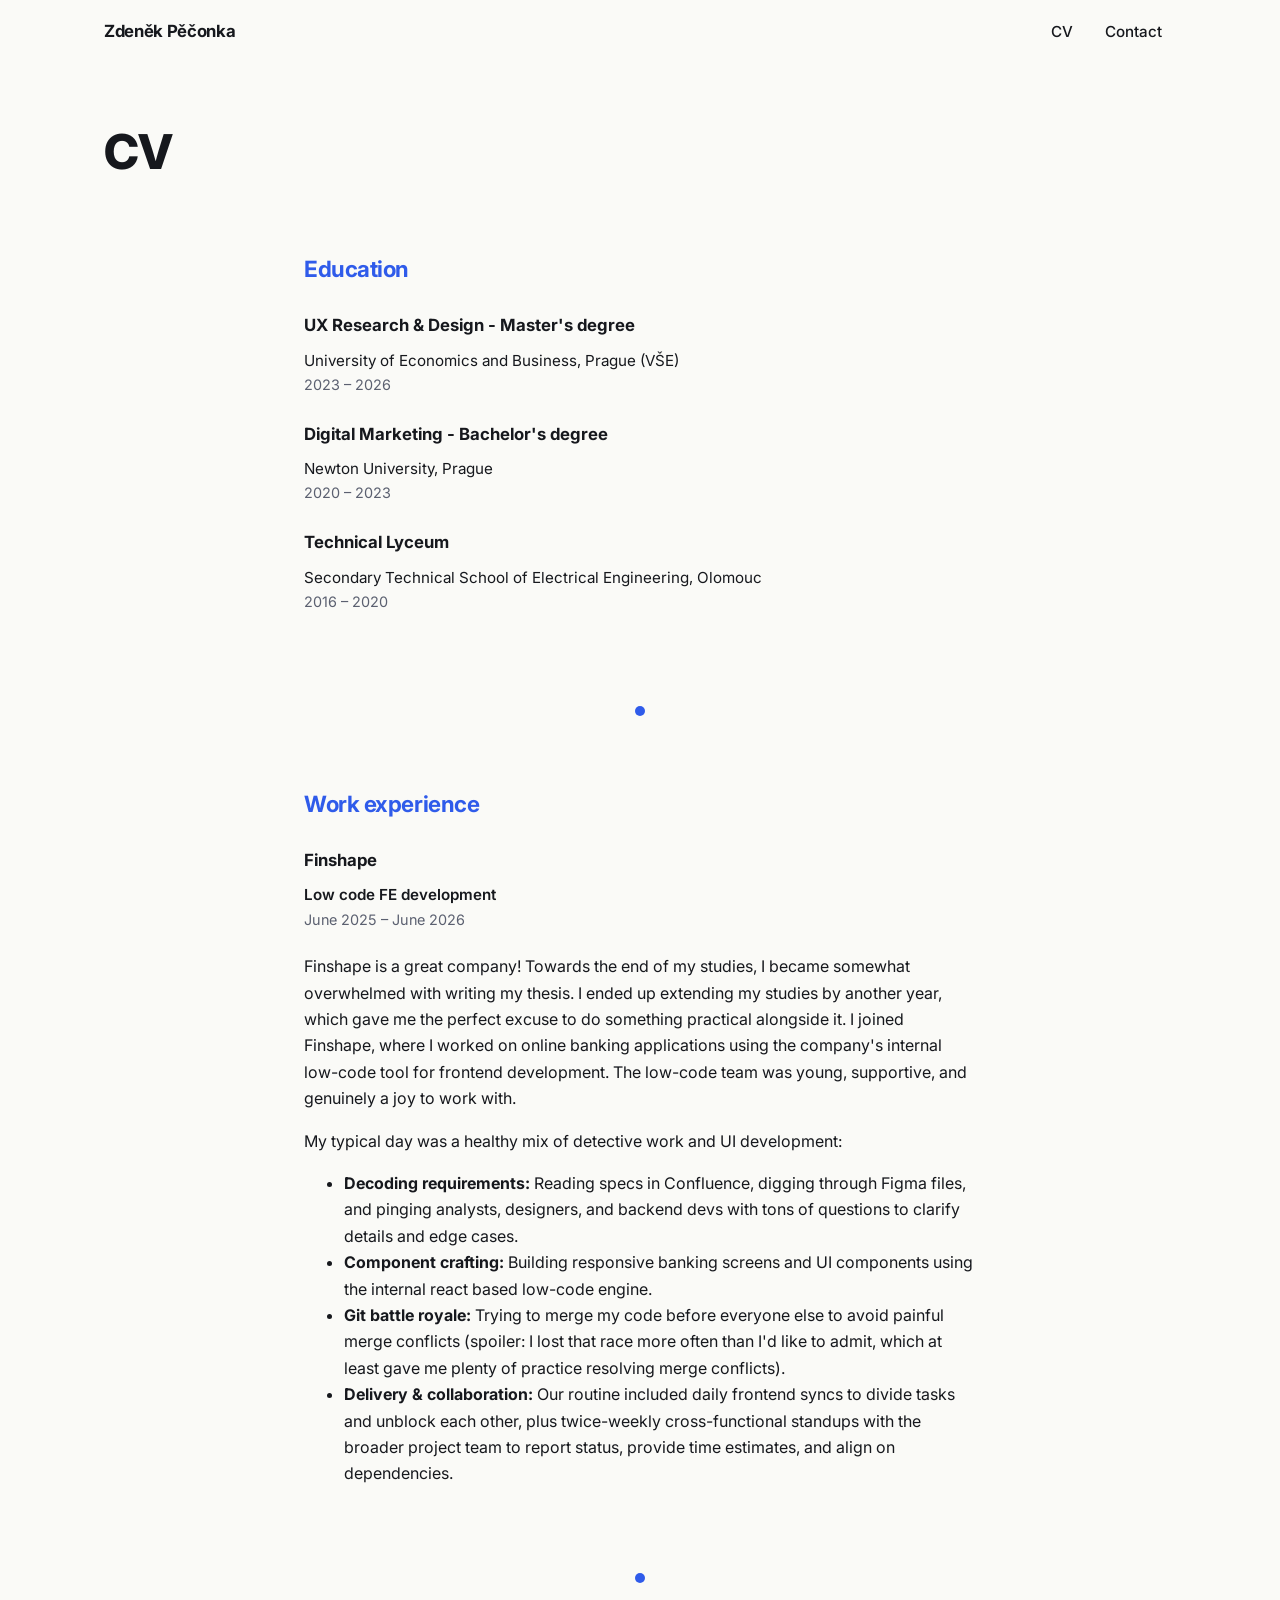
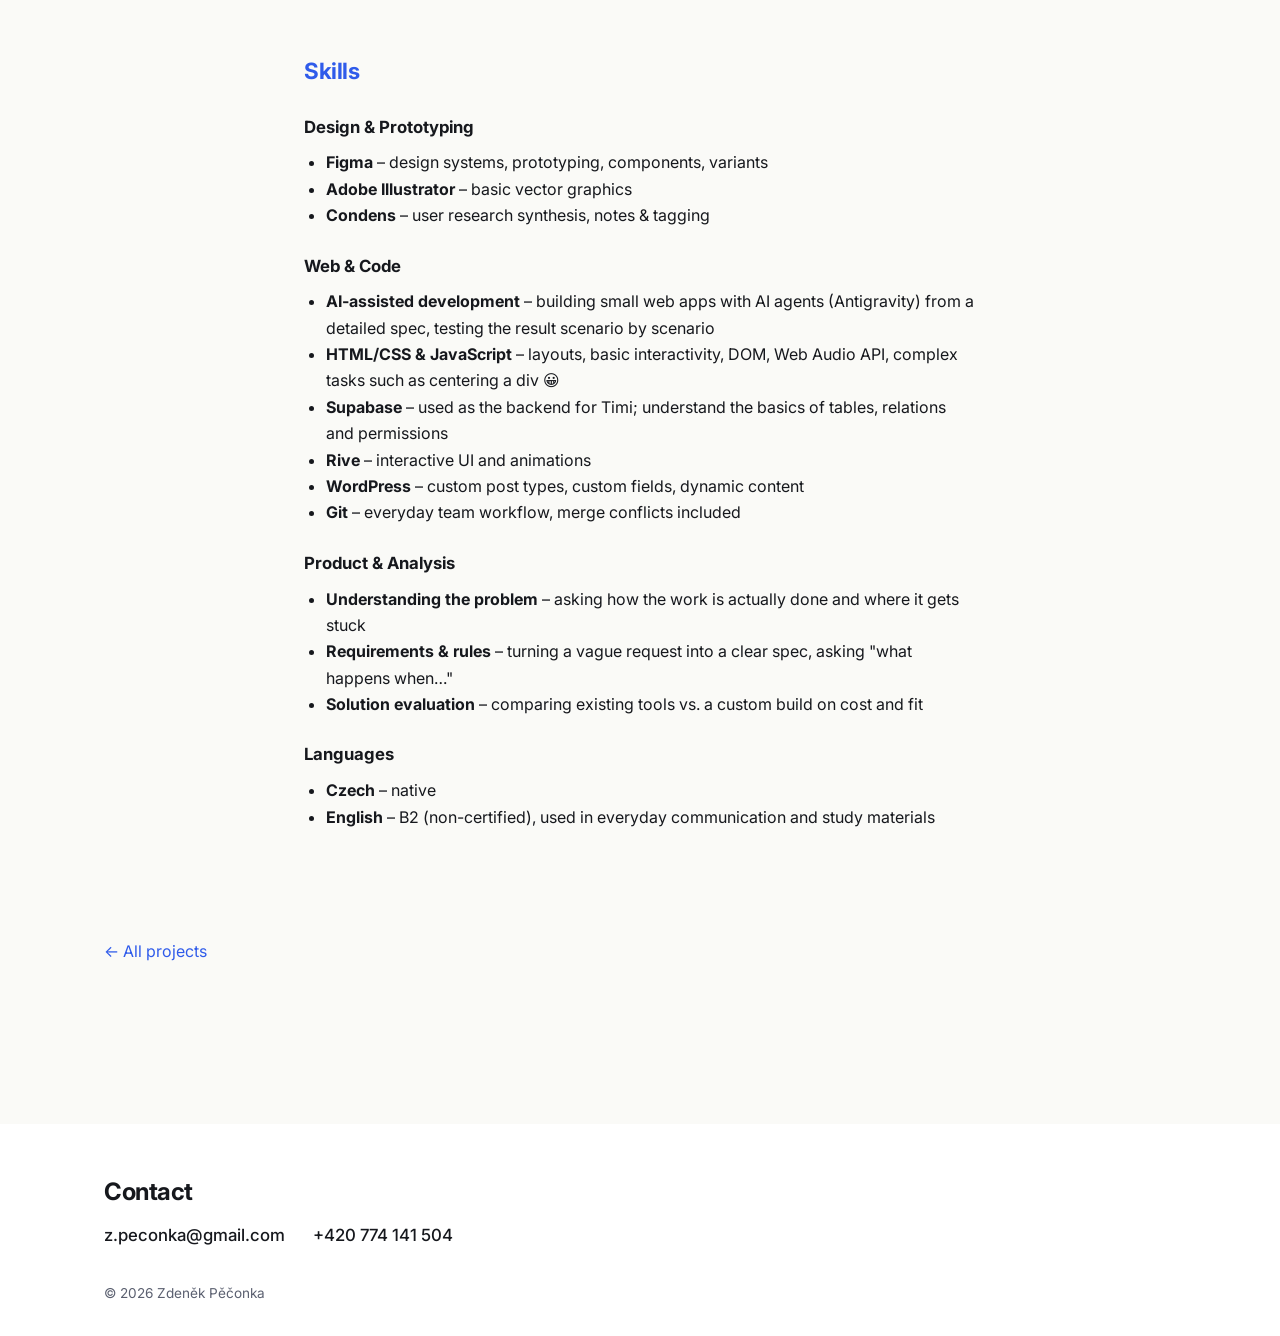
==== cv.html @ d765027f "history reset" ====
<!DOCTYPE html>
<html lang="en">
<head>
  <meta charset="utf-8">
  <meta name="viewport" content="width=device-width, initial-scale=1">
  <title>CV — Zdeněk Pěčonka</title>
  <meta name="description" content="CV of Zdeněk Pěčonka — education, work experience at Finshape, and skills in design, prototyping and web development.">
  <meta property="og:title" content="CV — Zdeněk Pěčonka">
  <meta property="og:description" content="CV of Zdeněk Pěčonka — education, work experience at Finshape, and skills in design, prototyping and web development.">
  <meta property="og:type" content="website">
  <link rel="icon" href="data:image/svg+xml,%3Csvg%20xmlns%3D%22http%3A%2F%2Fwww.w3.org%2F2000%2Fsvg%22%20viewBox%3D%220%200%2064%2064%22%3E%3Crect%20width%3D%2264%22%20height%3D%2264%22%20rx%3D%2214%22%20fill%3D%22%232f5bea%22%2F%3E%3Ctext%20x%3D%2232%22%20y%3D%2244%22%20font-family%3D%22Arial%2C%20Helvetica%2C%20sans-serif%22%20font-size%3D%2230%22%20font-weight%3D%22700%22%20fill%3D%22%23ffffff%22%20text-anchor%3D%22middle%22%3EZP%3C%2Ftext%3E%3C%2Fsvg%3E">
  <link rel="preconnect" href="https://fonts.googleapis.com">
  <link rel="preconnect" href="https://fonts.gstatic.com" crossorigin>
  <link href="https://fonts.googleapis.com/css2?family=Inter:wght@400;500;600;700;800&display=swap" rel="stylesheet">
  <link rel="stylesheet" href="assets/css/style.css">
  <script src="assets/js/main.js" defer></script>
</head>
<body>
  <a class="skip-link" href="#main">Skip to content</a>

  <header class="site-header">
    <div class="container header-inner">
      <a class="site-name" href="index.html">Zdeněk Pěčonka</a>
      <button class="nav-toggle" type="button" aria-expanded="false" aria-controls="site-nav" aria-label="Open menu">
        <svg class="icon-open" width="20" height="20" viewBox="0 0 20 20" fill="none" stroke="currentColor" stroke-width="2" stroke-linecap="round" aria-hidden="true"><path d="M3 5h14M3 10h14M3 15h14"/></svg>
        <svg class="icon-close" width="20" height="20" viewBox="0 0 20 20" fill="none" stroke="currentColor" stroke-width="2" stroke-linecap="round" aria-hidden="true"><path d="M5 5l10 10M15 5L5 15"/></svg>
      </button>
      <nav class="site-nav" id="site-nav" aria-label="Main">
        <ul>
          <li><a href="cv.html">CV</a></li>
          <li><a href="index.html#contact">Contact</a></li>
        </ul>
      </nav>
    </div>
  </header>

  <main id="main">
    <article class="case">
      <div class="container case-head">
        <h1>CV</h1>
      </div>

      <div class="container cv">
        <section class="cv-section">
          <h2>Education</h2>
          <div class="cv-item">
            <h3>UX Research &amp; Design - Master's degree</h3>
            <p class="cv-school">University of Economics and Business, Prague (VŠE)</p>
            <p class="cv-dates">2023 – 2026</p>
          </div>
          <div class="cv-item">
            <h3>Digital Marketing - Bachelor's degree</h3>
            <p class="cv-school">Newton University, Prague</p>
            <p class="cv-dates">2020 – 2023</p>
          </div>
          <div class="cv-item">
            <h3>Technical Lyceum</h3>
            <p class="cv-school">Secondary Technical School of Electrical Engineering, Olomouc</p>
            <p class="cv-dates">2016 – 2020</p>
          </div>
        </section>

        <div class="divider" aria-hidden="true"></div>

        <section class="cv-section">
          <h2>Work experience</h2>
          <div class="cv-item">
            <h3>Finshape</h3>
            <p class="cv-degree">Low code FE development</p>
            <p class="cv-dates">June 2025 – June 2026</p>
          </div>
          <p>Finshape is a great company! Towards the end of my studies, I became somewhat overwhelmed with writing my thesis. I ended up extending my studies by another year, which gave me the perfect excuse to do something practical alongside it. I joined Finshape, where I worked on online banking applications using the company's internal low-code tool for frontend development. The low-code team was young, supportive, and genuinely a joy to work with.</p>
          <p>My typical day was a healthy mix of detective work and UI development:</p>
          <ul>
            <li><strong>Decoding requirements:</strong> Reading specs in Confluence, digging through Figma files, and pinging analysts, designers, and backend devs with tons of questions to clarify details and edge cases.</li>
            <li><strong>Component crafting:</strong> Building responsive banking screens and UI components using the internal react based low-code engine.</li>
            <li><strong>Git battle royale:</strong> Trying to merge my code before everyone else to avoid painful merge conflicts (spoiler: I lost that race more often than I'd like to admit, which at least gave me plenty of practice resolving merge conflicts).</li>
            <li><strong>Delivery &amp; collaboration:</strong> Our routine included daily frontend syncs to divide tasks and unblock each other, plus twice-weekly cross-functional standups with the broader project team to report status, provide time estimates, and align on dependencies.</li>
          </ul>
        </section>

        <div class="divider" aria-hidden="true"></div>

        <section class="cv-section">
          <h2>Skills</h2>
          <h3>Design &amp; Prototyping</h3>
          <ul class="skill-list">
            <li><strong>Figma</strong> – design systems, prototyping, components, variants</li>
            <li><strong>Adobe Illustrator</strong> – basic vector graphics</li>
            <li><strong>Condens</strong> – user research synthesis, notes &amp; tagging</li>
          </ul>
          <h3>Web &amp; Code</h3>
          <ul class="skill-list">
            <li><strong>AI-assisted development</strong> – building small web apps with AI agents (Antigravity) from a detailed spec, testing the result scenario by scenario</li>
            <li><strong>HTML/CSS &amp; JavaScript</strong> – layouts, basic interactivity, DOM, Web Audio API, complex tasks such as centering a div 😀</li>
            <li><strong>Supabase</strong> – used as the backend for Timi; understand the basics of tables, relations and permissions</li>
            <li><strong>Rive</strong> – interactive UI and animations</li>
            <li><strong>WordPress</strong> – custom post types, custom fields, dynamic content</li>
            <li><strong>Git</strong> – everyday team workflow, merge conflicts included</li>
          </ul>
          <h3>Product &amp; Analysis</h3>
          <ul class="skill-list">
            <li><strong>Understanding the problem</strong> – asking how the work is actually done and where it gets stuck</li>
            <li><strong>Requirements &amp; rules</strong> – turning a vague request into a clear spec, asking "what happens when…"</li>
            <li><strong>Solution evaluation</strong> – comparing existing tools vs. a custom build on cost and fit</li>
          </ul>
          <h3>Languages</h3>
          <ul class="skill-list">
            <li><strong>Czech</strong> – native</li>
            <li><strong>English</strong> – B2 (non-certified), used in everyday communication and study materials</li>
          </ul>
        </section>
      </div>

      <div class="container">
        <div class="case-nav">
          <a href="index.html#work">← All projects</a>
        </div>
      </div>
    </article>
  </main>

  <footer class="site-footer" id="contact">
    <div class="container">
      <h2>Contact</h2>
      <div class="contact-links">
        <a href="mailto:z.peconka@gmail.com">z.peconka@gmail.com</a>
        <a href="tel:+420774141504">+420 774 141 504</a>
      </div>
      <p class="footer-copy">© <span id="year">2026</span> Zdeněk Pěčonka</p>
    </div>
  </footer>
</body>
</html>
---- assets/css/style.css ----
/* ==========================================================================
   Zdeněk Pěčonka — portfolio
   Shared stylesheet for all pages
   ========================================================================== */

:root {
  --bg: #fafaf7;
  --bg-card: #ffffff;
  --text: #16181d;
  --muted: #5b6070;
  --border: #e6e6e0;
  --accent: #2f5bea;
  --accent-soft: #eaf0ff;
  --tertiary: #e9e7e0;
  --tag-accent: var(--accent);
  --tag-bg: var(--accent-soft);
  --radius-md: 12px;
  --radius-lg: 18px;
  --shadow-sm: 0 1px 2px rgba(22, 24, 29, 0.05);
  --shadow-lg: 0 16px 40px rgba(22, 24, 29, 0.14);
  --container: 1120px;
  --read: 720px;
  --font: "Inter", system-ui, -apple-system, "Segoe UI", Roboto, "Helvetica Neue", Arial, sans-serif;
}

/* Snackarena accent — used for tags on that page only */
body.page-snackarena {
  --tag-accent: #241d00;
  --tag-bg: #f5c518;
}

*,
*::before,
*::after {
  box-sizing: border-box;
}

html {
  scroll-behavior: smooth;
  scroll-padding-top: 80px;
  -webkit-text-size-adjust: 100%;
}

@media (prefers-reduced-motion: reduce) {
  html {
    scroll-behavior: auto;
  }
  *,
  *::before,
  *::after {
    animation-duration: 0.01ms !important;
    animation-iteration-count: 1 !important;
    transition-duration: 0.01ms !important;
  }
}

body {
  margin: 0;
  font-family: var(--font);
  font-size: 1rem;
  line-height: 1.65;
  color: var(--text);
  background: var(--bg);
  -webkit-font-smoothing: antialiased;
  text-rendering: optimizeLegibility;
}

img {
  max-width: 100%;
  height: auto;
  display: block;
}

a {
  color: var(--accent);
  text-decoration: none;
}

a:hover {
  text-decoration: underline;
}

::selection {
  background: var(--accent-soft);
}

:focus-visible {
  outline: 3px solid var(--accent);
  outline-offset: 2px;
  border-radius: 6px;
}

.skip-link {
  position: absolute;
  left: -10000px;
  top: 0;
  z-index: 1000;
  background: var(--accent);
  color: #ffffff;
  padding: 10px 16px;
  border-radius: 0 0 10px 0;
  font-weight: 600;
}

.skip-link:focus {
  left: 0;
}

.container {
  max-width: var(--container);
  margin-inline: auto;
  padding-inline: clamp(16px, 4vw, 24px);
}

/* --------------------------------------------------------------------------
   Header
   -------------------------------------------------------------------------- */

.site-header {
  position: sticky;
  top: 0;
  z-index: 50;
  background: rgba(250, 250, 247, 0.92);
  backdrop-filter: blur(8px);
}

.header-inner {
  display: flex;
  align-items: center;
  justify-content: space-between;
  gap: 16px;
  min-height: 64px;
}

.site-name {
  font-weight: 700;
  font-size: 1.05rem;
  letter-spacing: -0.02em;
  color: var(--text);
}

.site-name:hover {
  text-decoration: none;
  color: var(--accent);
}

.site-nav ul {
  list-style: none;
  margin: 0;
  padding: 0;
  display: flex;
  gap: 4px;
}

.site-nav a {
  display: block;
  padding: 8px 14px;
  border-radius: 999px;
  color: var(--text);
  font-weight: 500;
  font-size: 0.95rem;
}

.site-nav a:hover {
  background: var(--accent-soft);
  color: var(--accent);
  text-decoration: none;
}

.nav-toggle {
  display: none;
  align-items: center;
  justify-content: center;
  width: 44px;
  height: 44px;
  padding: 0;
  border: 1px solid var(--border);
  border-radius: var(--radius-md);
  background: var(--bg-card);
  color: var(--text);
  cursor: pointer;
}

.nav-toggle:hover {
  border-color: var(--accent);
  color: var(--accent);
}

.nav-toggle .icon-close {
  display: none;
}

.nav-toggle[aria-expanded="true"] .icon-open {
  display: none;
}

.nav-toggle[aria-expanded="true"] .icon-close {
  display: block;
}

@media (max-width: 768px) {
  html.js .nav-toggle {
    display: inline-flex;
  }

  html.js .header-inner {
    position: relative;
  }

  .site-nav {
    display: none;
  }

  html.js .nav-toggle {
    position: relative;
    z-index: 2;
  }

  html.js .nav-toggle[aria-expanded="true"] {
    border-color: transparent;
  }

  html.js .site-nav.is-open {
    display: block;
    position: absolute;
    z-index: 1;
    top: calc(50% - 28px);
    right: calc(clamp(16px, 4vw, 24px) - 6px);
    min-width: 200px;
    padding: 56px 6px 6px;
    background: var(--bg-card);
    border: 1px solid var(--border);
    border-radius: calc(var(--radius-md) + 6px);
    box-shadow: var(--shadow-lg);
    transform-origin: top right;
    animation: nav-drop 0.18s ease-out;
  }

  html.js .site-nav.is-open ul {
    padding-block: 0;
  }

  html:not(.js) .site-nav,
  html:not(.js) .header-inner {
    flex-wrap: wrap;
  }

  html:not(.js) .site-nav {
    display: block;
    flex-basis: 100%;
  }

  .site-nav ul {
    flex-direction: column;
    gap: 0;
    padding-block: 8px;
  }

  .site-nav a {
    padding: 12px 14px;
    border-radius: 10px;
  }
}

@keyframes nav-drop {
  from {
    opacity: 0;
    transform: scale(0.6);
  }
  to {
    opacity: 1;
    transform: scale(1);
  }
}

/* --------------------------------------------------------------------------
   Hero
   -------------------------------------------------------------------------- */

.hero {
  padding: clamp(64px, 12vh, 120px) 0 56px;
}

.hero-title {
  margin: 0;
  max-width: 16ch;
  font-size: clamp(2.4rem, 6vw, 4rem);
  font-weight: 800;
  letter-spacing: -0.035em;
  line-height: 1.06;
}

.hero-sub {
  margin: 20px 0 0;
  max-width: 42ch;
  font-size: clamp(1.1rem, 2vw, 1.3rem);
  font-weight: 400;
  color: var(--muted);
}

.hero-note {
  margin: 14px 0 0;
  max-width: 52ch;
  color: var(--muted);
}

.hero-actions {
  display: flex;
  flex-wrap: wrap;
  gap: 12px;
  margin-top: 32px;
}

/* Email address with copy-to-clipboard button */
.email-copy {
  display: inline-flex;
  align-items: center;
  gap: 4px;
  padding: 4px 4px 4px 18px;
  border-radius: var(--radius-md);
  background: var(--bg-card);
  border: 1px solid var(--border);
}

.email-copy-link {
  color: var(--text);
  font-weight: 600;
  font-size: 0.95rem;
}

.email-copy-link:hover {
  color: var(--accent);
}

.email-copy-btn {
  display: inline-flex;
  align-items: center;
  justify-content: center;
  width: 40px;
  height: 40px;
  padding: 0;
  border: 0;
  border-radius: calc(var(--radius-md) - 4px);
  background: transparent;
  color: var(--muted);
  cursor: pointer;
  transition: background 0.15s ease, color 0.15s ease;
}

.email-copy-btn:hover,
.email-copy-btn:focus-visible {
  background: var(--accent-soft);
  color: var(--accent);
}

.email-copy-btn .icon-check,
.email-copy-btn.is-copied .icon-copy {
  display: none;
}

.email-copy-btn.is-copied .icon-check {
  display: block;
}

.email-copy-btn.is-copied {
  color: #1a8a4a;
}

.visually-hidden {
  position: absolute;
  width: 1px;
  height: 1px;
  padding: 0;
  margin: -1px;
  overflow: hidden;
  clip: rect(0, 0, 0, 0);
  white-space: nowrap;
  border: 0;
}

/* --------------------------------------------------------------------------
   Buttons
   -------------------------------------------------------------------------- */

.btn {
  display: inline-flex;
  align-items: center;
  gap: 8px;
  padding: 12px 22px;
  border-radius: var(--radius-md);
  background: var(--accent);
  color: #ffffff;
  font-weight: 600;
  font-size: 0.95rem;
  border: 1px solid var(--accent);
  cursor: pointer;
  transition: transform 0.15s ease, box-shadow 0.15s ease, background 0.15s ease;
}

.btn:hover {
  text-decoration: none;
  background: #1f47c9;
  transform: translateY(-1px);
  box-shadow: 0 6px 16px rgba(47, 91, 234, 0.25);
}

.btn-secondary {
  background: var(--bg-card);
  color: var(--text);
  border-color: var(--border);
}

.btn-secondary:hover {
  background: var(--bg);
  color: var(--accent);
  border-color: var(--accent);
  box-shadow: 0 4px 12px rgba(22, 24, 29, 0.08);
}

/* --------------------------------------------------------------------------
   Sections & prose
   -------------------------------------------------------------------------- */

.section {
  padding-block: 56px;
}

.section-title {
  font-size: clamp(1.6rem, 3vw, 2.1rem);
  font-weight: 700;
  letter-spacing: -0.02em;
  margin: 0 0 10px;
}

.section-sub {
  color: var(--muted);
  margin: 0 0 36px;
  max-width: 62ch;
}

.prose {
  max-width: var(--read);
}

.prose p {
  margin: 0 0 18px;
}

.prose > :last-child {
  margin-bottom: 0;
}

/* --------------------------------------------------------------------------
   Cards
   -------------------------------------------------------------------------- */

.card-grid {
  display: grid;
  grid-template-columns: repeat(auto-fit, minmax(min(300px, 100%), 1fr));
  gap: 24px;
}

.card {
  display: flex;
  flex-direction: column;
  background: var(--bg-card);
  border: 1px solid var(--border);
  border-radius: var(--radius-lg);
  overflow: hidden;
  box-shadow: var(--shadow-sm);
  transition: transform 0.2s ease, box-shadow 0.2s ease;
}

.card:hover {
  transform: translateY(-4px);
  box-shadow: var(--shadow-lg);
}

/* Whole-card click target: the .stretched-link covers the entire card */
.card {
  position: relative;
}

.stretched-link::after {
  content: "";
  position: absolute;
  inset: 0;
  z-index: 1;
}

.card:has(.stretched-link:focus-visible) {
  outline: 2px solid var(--accent);
  outline-offset: 3px;
}

.stretched-link:focus-visible {
  outline: none;
}

.card-media {
  display: block;
  aspect-ratio: 16 / 10;
  overflow: hidden;
  border-bottom: 1px solid var(--border);
  background: var(--bg-card);
}

.card-media img {
  width: 100%;
  height: 100%;
  object-fit: cover;
  object-position: center;
}

.card-media.placeholder {
  position: relative;
  display: grid;
  place-items: center;
  background:
    radial-gradient(140px 140px at 28% 32%, rgba(47, 91, 234, 0.18), transparent 65%),
    linear-gradient(135deg, var(--accent-soft), #fbf3dd);
}

.orb {
  width: 110px;
  height: 110px;
  background: linear-gradient(135deg, var(--accent), #7d9bff);
  opacity: 0.9;
  border-radius: 60% 40% 55% 45% / 50% 55% 45% 50%;
  animation: blob 8s ease-in-out infinite;
}

.orb-two {
  position: absolute;
  top: 28%;
  right: 22%;
  width: 46px;
  height: 46px;
  background: #f5c518;
  border-radius: 50%;
  opacity: 0.85;
  animation: drift 11s ease-in-out infinite;
}

@keyframes blob {
  0%, 100% {
    border-radius: 60% 40% 55% 45% / 50% 55% 45% 50%;
    transform: scale(1) translate(0, 0);
  }
  50% {
    border-radius: 45% 55% 45% 55% / 55% 45% 60% 40%;
    transform: scale(1.1) translate(-6px, 4px);
  }
}

@keyframes drift {
  0%, 100% {
    transform: translate(0, 0);
  }
  50% {
    transform: translate(12px, -14px);
  }
}

.card-body {
  padding: 22px 24px 24px;
  display: flex;
  flex-direction: column;
  flex: 1;
}

.card-body h3 {
  margin: 0;
  font-size: 1.25rem;
  letter-spacing: -0.01em;
}

.card-body h3 a {
  color: var(--text);
}

.card-body h3 a:hover {
  color: var(--accent);
  text-decoration: none;
}

.card-body p {
  margin: 10px 0 0;
  color: var(--muted);
  font-size: 0.95rem;
  flex: 1;
}

.tags {
  list-style: none;
  display: flex;
  flex-wrap: wrap;
  gap: 8px;
  margin: 18px 0 0;
  padding: 0;
}

.tag {
  font-size: 0.78rem;
  font-weight: 600;
  letter-spacing: 0.01em;
  padding: 5px 12px;
  border-radius: 999px;
  background: var(--tag-bg);
  color: var(--tag-accent);
}

.card-cta {
  margin-top: 18px;
  font-size: 0.9rem;
  font-weight: 600;
  color: var(--accent);
}

.card:hover .card-cta {
  text-decoration: underline;
}

/* --------------------------------------------------------------------------
   Media grid (Zlatohorský Treking images)
   -------------------------------------------------------------------------- */

.media-grid {
  display: grid;
  grid-template-columns: 1fr 1fr;
  gap: 24px;
  margin-top: 36px;
  align-items: start;
}

.media-grid figure {
  margin: 0;
  border: 1px solid var(--border);
  border-radius: var(--radius-lg);
  overflow: hidden;
  background: var(--bg-card);
}

.media-grid img {
  width: 100%;
}

.media-grid figcaption {
  padding: 10px 16px;
  font-size: 0.85rem;
  color: var(--muted);
}

@media (max-width: 768px) {
  .media-grid {
    grid-template-columns: 1fr;
  }
}

/* --------------------------------------------------------------------------
   Experience
   -------------------------------------------------------------------------- */

.experience-card {
  padding: 28px;
}

.experience-head {
  display: flex;
  justify-content: space-between;
  align-items: baseline;
  gap: 16px;
  flex-wrap: wrap;
}

.experience-head .section-title {
  margin-bottom: 0;
}

.experience-item h3 {
  margin: 6px 0 2px;
  font-size: 1.1rem;
}

.meta {
  color: var(--muted);
  font-size: 0.9rem;
  margin: 0;
}

.education-list {
  margin: 14px 0 0;
  padding-left: 22px;
  display: grid;
  gap: 6px;
}

/* --------------------------------------------------------------------------
   Footer / contact
   -------------------------------------------------------------------------- */

.site-footer {
  margin-top: 96px;
  padding-block: 48px 32px;
  background: var(--bg-card);
}

.site-footer h2 {
  margin: 0 0 10px;
  font-size: 1.5rem;
  letter-spacing: -0.02em;
}

.contact-links {
  display: flex;
  flex-wrap: wrap;
  gap: 12px 28px;
  font-size: 1.05rem;
  font-weight: 500;
}

.contact-links a {
  color: var(--text);
}

.contact-links a:hover {
  color: var(--accent);
}

.footer-copy {
  margin: 32px 0 0;
  color: var(--muted);
  font-size: 0.85rem;
}

/* --------------------------------------------------------------------------
   Case study pages (Timi, Snackarena, CV)
   -------------------------------------------------------------------------- */

.case-head {
  padding-top: 48px;
}

.breadcrumb {
  margin: 0 0 16px;
  font-size: 0.9rem;
}

.case-head h1 {
  font-size: clamp(2rem, 5vw, 3rem);
  font-weight: 800;
  letter-spacing: -0.03em;
  margin: 0 0 12px;
}

.case-tagline {
  max-width: 56ch;
  color: var(--muted);
  font-size: 1.15rem;
  margin: 0;
}

.case-hero {
  margin-top: 32px;
}

.case-body {
  max-width: var(--read);
  padding-block: 16px 64px;
}

.case-body h2 {
  font-size: 1.45rem;
  letter-spacing: -0.02em;
  margin: 56px 0 14px;
}

.case-body h3 {
  font-size: 1.15rem;
  margin: 32px 0 10px;
  letter-spacing: -0.01em;
}

.case-body p {
  margin: 0 0 16px;
}

.case-body ul,
.case-body ol {
  margin: 0 0 18px;
  padding-left: 24px;
}

.case-body li {
  margin-bottom: 8px;
}

.case-body li > ul,
.case-body li > ol {
  margin-top: 10px;
  margin-bottom: 0;
}

code {
  font-family: ui-monospace, SFMono-Regular, Menlo, Consolas, "Liberation Mono", monospace;
  font-size: 0.9em;
  background: var(--accent-soft);
  padding: 2px 6px;
  border-radius: 6px;
}

.meta-table {
  width: 100%;
  border-collapse: collapse;
  margin: 16px 0 8px;
  font-size: 0.95rem;
}

.meta-table th,
.meta-table td {
  text-align: left;
  vertical-align: top;
  padding: 12px 14px;
  border-bottom: 1px solid var(--border);
}

.meta-table th {
  width: 34%;
  color: var(--muted);
  font-weight: 600;
}

@media (max-width: 640px) {
  .meta-table th,
  .meta-table td {
    display: block;
    padding: 4px 0;
    border-bottom: 0;
  }

  .meta-table tr {
    display: block;
    padding: 12px 0;
    border-bottom: 1px solid var(--border);
  }
}

.callout {
  margin: 32px 0;
  padding: 20px 22px;
  border-radius: var(--radius-md);
  background: var(--accent-soft);
  border-left: 4px solid var(--accent);
}

.callout p {
  margin: 0;
}

.case-nav {
  display: flex;
  justify-content: space-between;
  gap: 16px 32px;
  flex-wrap: wrap;
  padding-block: 28px 64px;
}

.next-project {
  margin-left: auto;
  font-weight: 600;
  white-space: nowrap;
}

/* --------------------------------------------------------------------------
   Animations page — iframes
   -------------------------------------------------------------------------- */

.page-head {
  padding-bottom: 24px;
}

.page-head h1 {
  font-size: clamp(2rem, 5vw, 3rem);
  font-weight: 800;
  letter-spacing: -0.03em;
  margin: 0 0 16px;
}

.lead {
  font-size: 1.15rem;
  max-width: 60ch;
  color: var(--text);
}

.frame {
  position: relative;
  width: 100%;
  overflow: hidden;
  border: 1px solid var(--border);
  border-radius: 16px;
  background: #ffffff;
}

.frame-main {
  aspect-ratio: 16 / 10;
  min-height: 360px;
}

.frame iframe {
  position: absolute;
  inset: 0;
  width: 100%;
  height: 100%;
  border: 0;
}

/* Size is set from the artboard in main.js; max-width keeps it responsive. */
.rive-canvas {
  display: block;
  max-width: 100%;
  height: auto;
}

.frame-grid {
  display: grid;
  grid-template-columns: repeat(2, minmax(0, 1fr));
  gap: 32px 28px;
  margin-top: 40px;
}

@media (max-width: 768px) {
  .frame-grid {
    grid-template-columns: 1fr;
  }
}

.frame-entry {
  margin-bottom: 8px;
}

.frame-caption {
  max-width: 46ch;
  margin: 14px 0 0;
  font-size: 0.95rem;
  line-height: 1.55;
  color: var(--muted);
}

/* Name form revealed by clicking the greeter animation */
.rive-text-form {
  display: flex;
  gap: 8px;
  max-width: 360px;
  margin-top: 12px;
}

.rive-text-form[hidden] {
  display: none;
}

.rive-text-form input {
  flex: 1;
  min-width: 0;
  padding: 10px 14px;
  font: inherit;
  color: var(--text);
  background: var(--bg-card);
  border: 1px solid var(--border);
  border-radius: var(--radius-md);
}

.rive-text-form input:focus {
  outline: 2px solid var(--accent);
  outline-offset: 1px;
}

.rive-text-form button {
  padding: 10px 16px;
  font: inherit;
  font-weight: 600;
  color: #fff;
  background: var(--accent);
  border: 0;
  border-radius: var(--radius-md);
  cursor: pointer;
}

.rive-text-form button:hover {
  filter: brightness(1.1);
}

.frame-link {
  margin: 10px 0 0;
  font-size: 0.9rem;
}

/* Tinted full-width band for the "More interactive animations" section */
.section-tinted {
  position: relative;
  overflow: hidden;
  isolation: isolate;
  background: var(--tertiary);
  padding-block: 72px;
}

/* When the tinted band ends the page, let it run straight into the footer. */
.section-tinted:last-child {
  padding-bottom: 120px;
}

main:has(> .section-tinted:last-child) + .site-footer {
  margin-top: 0;
}

.section-tinted > .container {
  position: relative;
}

/* Slowly drifting shapes seen through frosted glass */
.glass-bg {
  position: absolute;
  inset: 0;
  z-index: -1;
  pointer-events: none;
}

.glass-bg::after {
  content: "";
  position: absolute;
  inset: 0;
  background: rgba(250, 250, 247, 0.35);
  -webkit-backdrop-filter: blur(48px) saturate(140%);
  backdrop-filter: blur(48px) saturate(140%);
}

@supports not ((backdrop-filter: blur(1px)) or (-webkit-backdrop-filter: blur(1px))) {
  .glass-shape {
    filter: blur(48px);
  }
}

.glass-shape {
  position: absolute;
  display: block;
  opacity: 0.75;
  will-change: transform;
  animation: glass-drift 18s ease-in-out infinite alternate;
}

.shape-circle {
  top: 6%;
  left: -4%;
  width: 340px;
  height: 340px;
  border-radius: 50%;
  background: var(--accent);
}

.shape-square {
  top: 48%;
  right: 6%;
  width: 260px;
  height: 260px;
  border-radius: 36px;
  background: #f5c518;
  animation-name: glass-spin;
  animation-duration: 24s;
}

.shape-triangle {
  bottom: -6%;
  left: 30%;
  width: 320px;
  height: 280px;
  background: #ff7a59;
  clip-path: polygon(50% 0, 100% 100%, 0 100%);
  animation-duration: 21s;
  animation-delay: -8s;
}

.shape-ring {
  top: -8%;
  right: 28%;
  width: 280px;
  height: 280px;
  border-radius: 50%;
  border: 44px solid #7d9bff;
  animation-name: glass-spin;
  animation-duration: 28s;
  animation-direction: alternate-reverse;
}

.shape-pill {
  top: 40%;
  left: 12%;
  width: 360px;
  height: 120px;
  border-radius: 999px;
  background: #3fbf9b;
  animation-duration: 23s;
  animation-delay: -14s;
}

@keyframes glass-drift {
  0% { transform: translate(0, 0) rotate(0deg) scale(1); }
  33% { transform: translate(220px, -120px) rotate(35deg) scale(1.15); }
  66% { transform: translate(-140px, 160px) rotate(-25deg) scale(0.9); }
  100% { transform: translate(180px, 90px) rotate(20deg) scale(1.1); }
}

@keyframes glass-spin {
  0% { transform: translate(0, 0) rotate(0deg) scale(1); }
  33% { transform: translate(-200px, 140px) rotate(120deg) scale(1.2); }
  66% { transform: translate(160px, -150px) rotate(240deg) scale(0.85); }
  100% { transform: translate(-120px, -60px) rotate(360deg) scale(1.1); }
}

/* --------------------------------------------------------------------------
   Snackarena design system images
   -------------------------------------------------------------------------- */

.ds-img {
  margin-top: 12px;
  border: 1px solid var(--border);
  border-radius: var(--radius-md);
  background: #ffffff;
}

.comp-grid {
  display: grid;
  grid-template-columns: 1fr 1fr;
  gap: 24px;
  align-items: start;
  margin-top: 16px;
}

.comp-grid figure {
  margin: 0;
  text-align: center;
}

.comp-grid figure a {
  display: flex;
  justify-content: center;
}

.comp-grid img {
  border: 1px solid var(--border);
  border-radius: var(--radius-md);
  background: #ffffff;
}

@media (max-width: 640px) {
  .comp-grid {
    grid-template-columns: 1fr;
  }
}

/* Phone screenshots (Timi) */
.phone-grid {
  display: grid;
  grid-template-columns: repeat(3, minmax(0, 1fr));
  gap: 20px;
  margin: 24px 0 32px;
}

.phone-grid--2 {
  grid-template-columns: repeat(2, minmax(0, 1fr));
  max-width: 480px;
  margin-inline: auto;
}

.phone-grid--1 {
  grid-template-columns: minmax(0, 1fr);
  max-width: 240px;
  margin-inline: auto;
}

.phone-grid figure {
  margin: 0;
}

.phone-grid a {
  display: block;
}

.phone-grid img {
  width: 100%;
  height: auto;
  background: #ffffff;
}

.phone-grid figcaption {
  margin-top: 8px;
  font-size: 0.85rem;
  color: var(--muted);
  text-align: center;
}

.phone-note {
  font-size: 0.85rem;
  color: var(--muted);
}

@media (max-width: 640px) {
  .phone-grid {
    grid-template-columns: none;
    grid-auto-flow: column;
    grid-auto-columns: 70%;
    max-width: none;
    overflow-x: auto;
    scroll-snap-type: x mandatory;
    padding-bottom: 8px;
  }

  .phone-grid figure {
    scroll-snap-align: start;
  }
}

/* Snackarena hero (portrait phone mockup) — keep natural ratio */
.snack-hero {
  display: block;
  width: 100%;
  max-width: 560px;
  margin-inline: auto;
  border-radius: var(--radius-lg);
  border: 1px solid var(--border);
}

/* --------------------------------------------------------------------------
   CV page
   -------------------------------------------------------------------------- */

.cv {
  max-width: var(--read);
  padding-block: 8px 80px;
}

.cv-section {
  margin-top: 40px;
}

.divider {
  display: grid;
  justify-items: center;
  align-items: center;
  height: 150px;
}

.divider::before {
  content: "";
  width: 10px;
  height: 10px;
  background: var(--accent);
  border-radius: 50%;
}

.divider + .cv-section {
  margin-top: 0;
}

.cv-section h2 {
  font-size: 1.4rem;
  letter-spacing: -0.02em;
  color: var(--accent);
  margin: 0 0 20px;
}

.cv-item {
  margin-bottom: 22px;
}

.cv-item h3 {
  margin: 0 0 2px;
  font-size: 1.05rem;
}

.cv-degree {
  margin: 0;
  font-weight: 600;
  font-size: 0.95rem;
}

.cv-school {
  margin: 0;
  font-weight: 400;
  font-size: 0.95rem;
}

.cv-dates {
  margin: 0;
  color: var(--muted);
  font-size: 0.9rem;
}

.cv-section h3 {
  font-size: 1.05rem;
  margin: 24px 0 8px;
}

.skill-list {
  margin: 0;
  padding-left: 22px;
}

/* --------------------------------------------------------------------------
   Reveal on scroll (JS adds is-visible; no-JS & reduced-motion stay visible)
   -------------------------------------------------------------------------- */

html.js .reveal {
  opacity: 0;
  transform: translateY(18px);
  transition: opacity 0.5s ease, transform 0.5s ease;
}

html.js .reveal.is-visible {
  opacity: 1;
  transform: none;
}

@media (prefers-reduced-motion: reduce) {
  html.js .reveal {
    opacity: 1;
    transform: none;
  }
}

/* --------------------------------------------------------------------------
   Print (CV page prints cleanly)
   -------------------------------------------------------------------------- */

@media print {
  .site-header,
  .site-footer,
  .nav-toggle,
  .skip-link {
    display: none !important;
  }

  body {
    background: #ffffff;
    color: #000000;
    font-size: 11pt;
  }

  .container,
  .cv {
    max-width: 100%;
    padding-inline: 0;
  }

  a {
    color: #000000;
  }

  .card,
  .media-grid figure,
  .meta-table th,
  .meta-table td {
    box-shadow: none;
  }
}
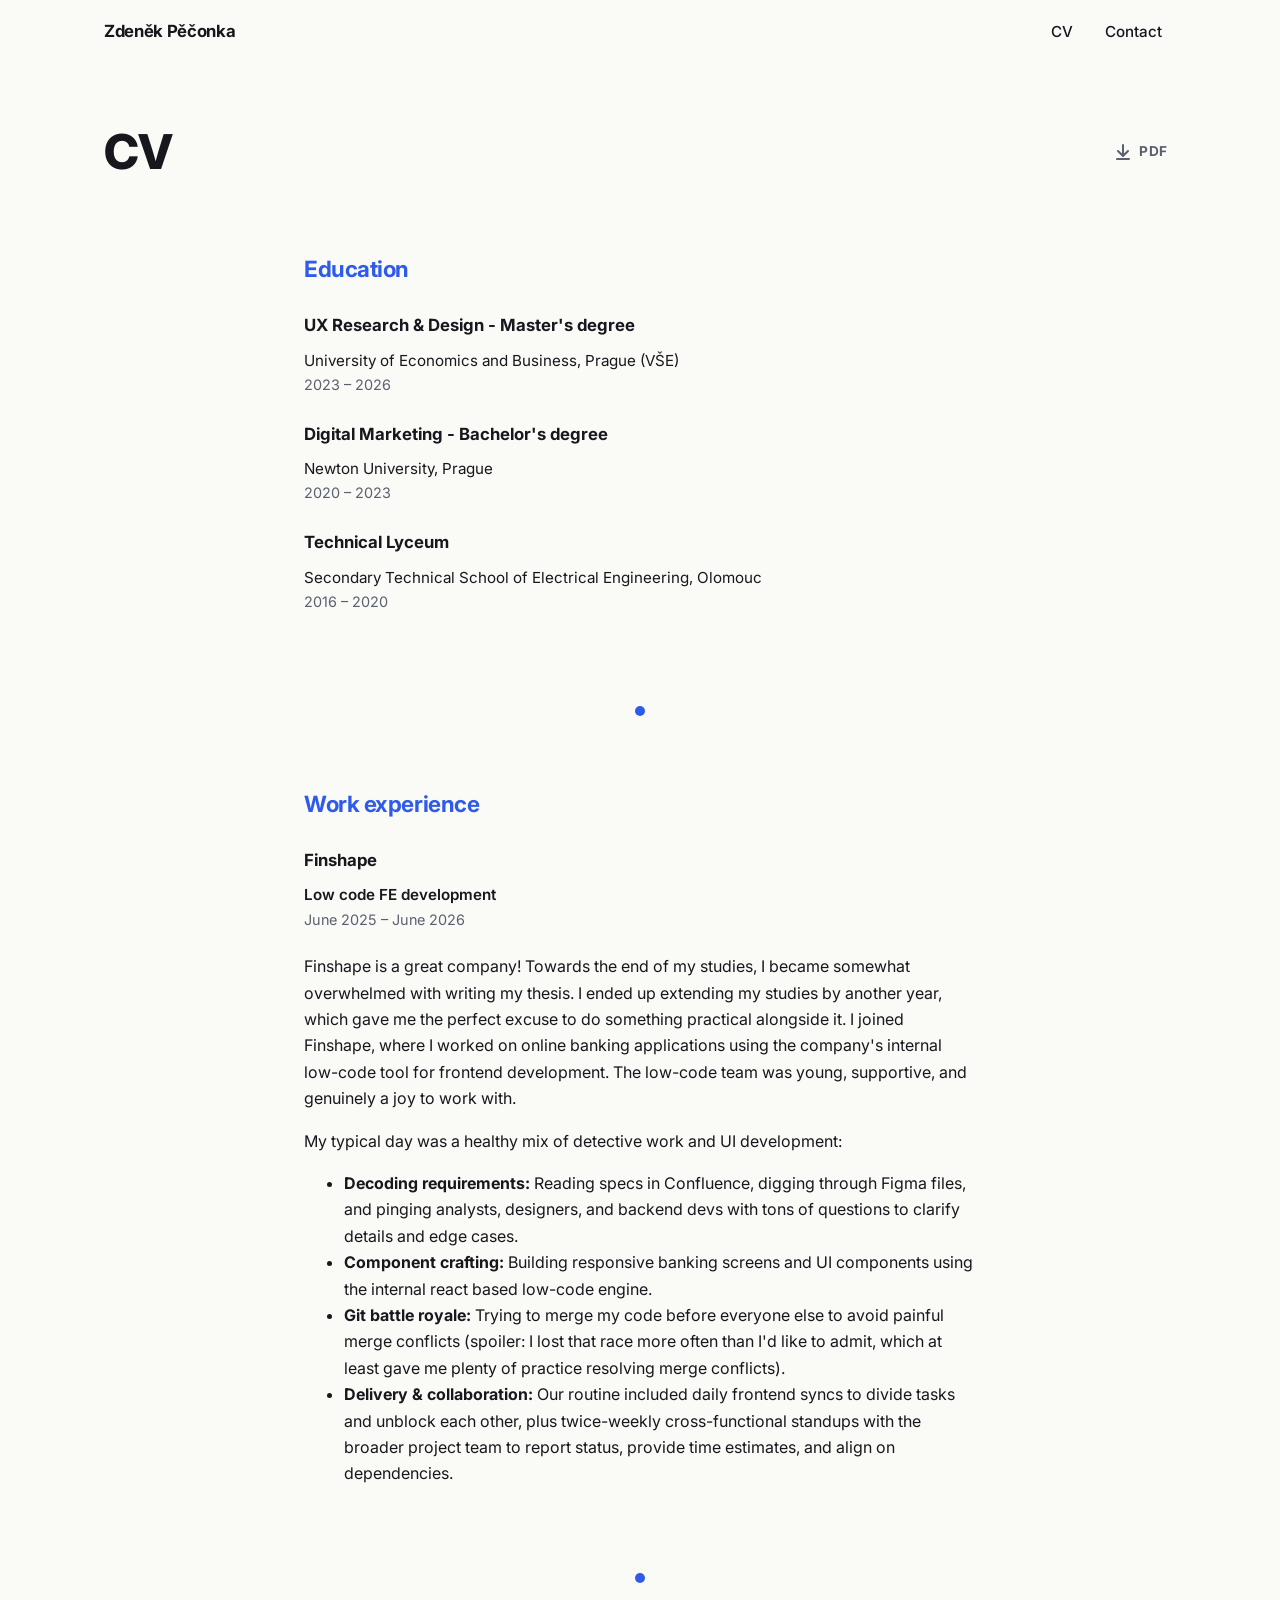
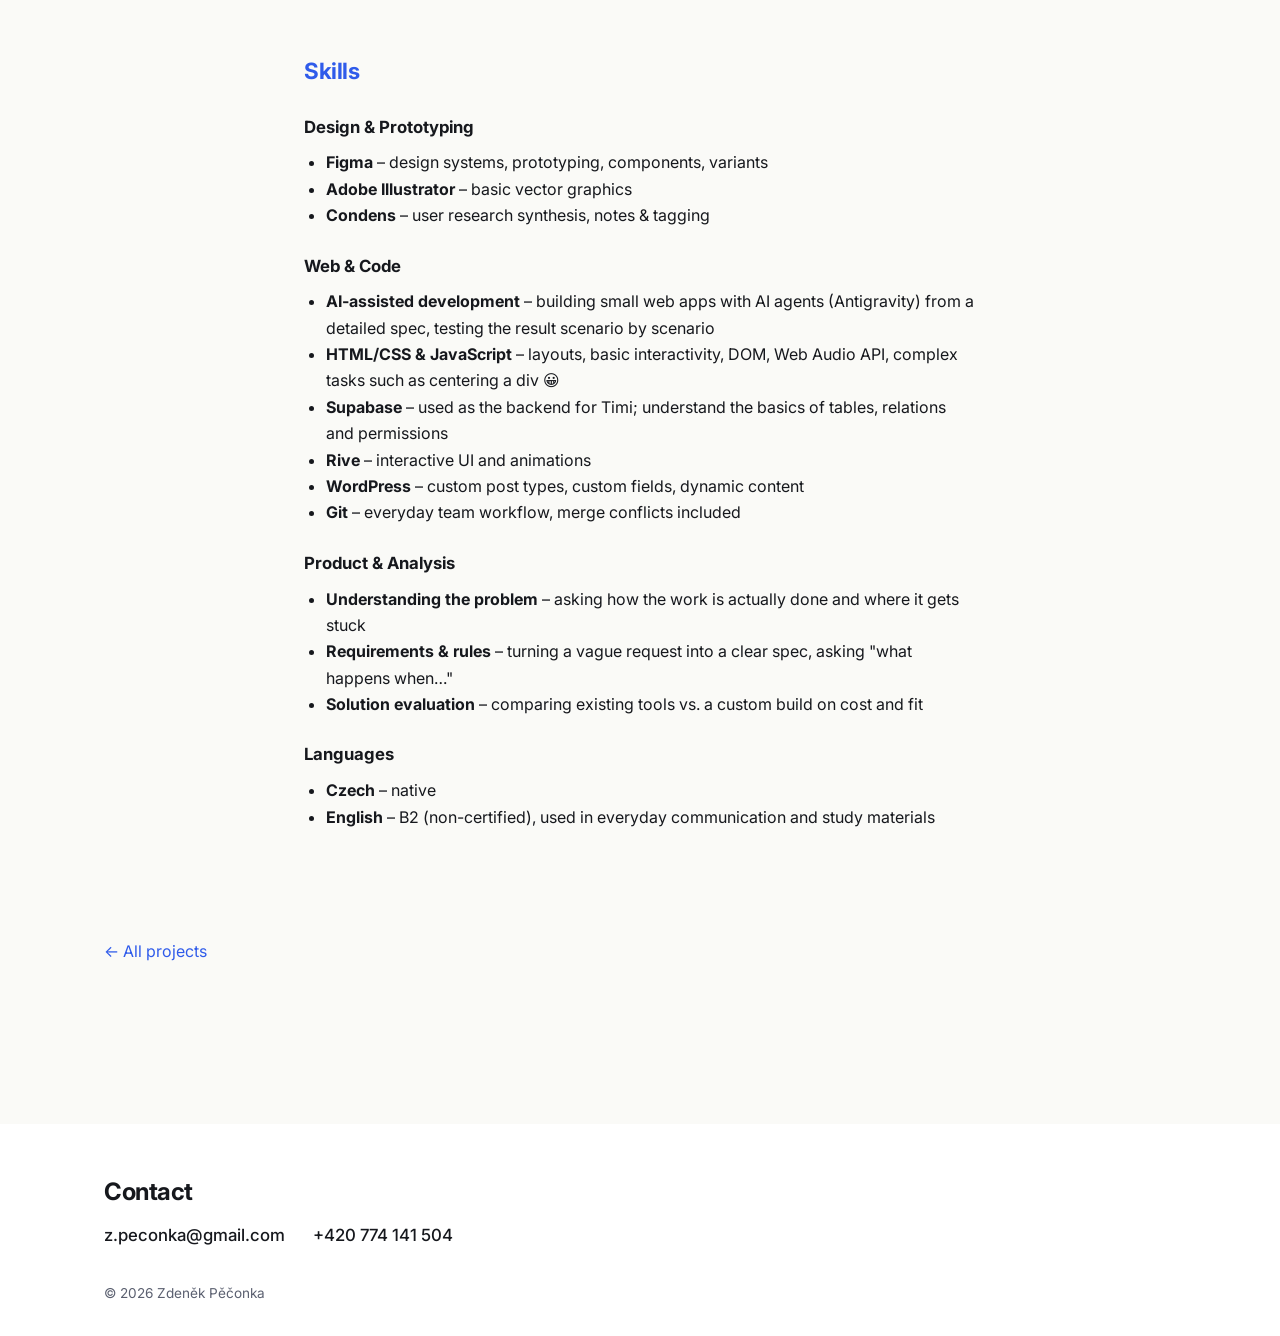
==== commit 9bbc4c65: "Add CV download link and styling to CV page" ====
--- a/cv.html
+++ b/cv.html
@@ -37,7 +37,13 @@
   <main id="main">
     <article class="case">
       <div class="container case-head">
-        <h1>CV</h1>
+        <div class="cv-head">
+          <h1>CV</h1>
+          <a class="cv-download" href="assets/cv/zdenek-peconka-cv.pdf" download aria-label="Download CV as PDF" title="Download CV (PDF)">
+            <svg width="20" height="20" viewBox="0 0 20 20" fill="none" stroke="currentColor" stroke-width="2" stroke-linecap="round" stroke-linejoin="round" aria-hidden="true"><path d="M10 3v10M5 9l5 5 5-5M4 17h12"/></svg>
+            <span aria-hidden="true">PDF</span>
+          </a>
+        </div>
       </div>
 
       <div class="container cv">
--- a/assets/css/style.css
+++ b/assets/css/style.css
@@ -1232,6 +1232,39 @@
    CV page
    -------------------------------------------------------------------------- */
 
+.cv-head {
+  display: flex;
+  flex-wrap: wrap;
+  align-items: center;
+  justify-content: space-between;
+  gap: 16px;
+  margin-bottom: 12px;
+}
+
+.cv-head h1 {
+  margin: 0;
+}
+
+.cv-download {
+  display: inline-flex;
+  align-items: center;
+  gap: 6px;
+  padding: 6px 8px;
+  border-radius: var(--radius-md);
+  color: var(--muted);
+  font-size: 0.85rem;
+  font-weight: 700;
+  letter-spacing: 0.04em;
+  transition: color 0.15s ease, background 0.15s ease;
+}
+
+.cv-download:hover,
+.cv-download:focus-visible {
+  color: var(--accent);
+  background: var(--accent-soft);
+  text-decoration: none;
+}
+
 .cv {
   max-width: var(--read);
   padding-block: 8px 80px;
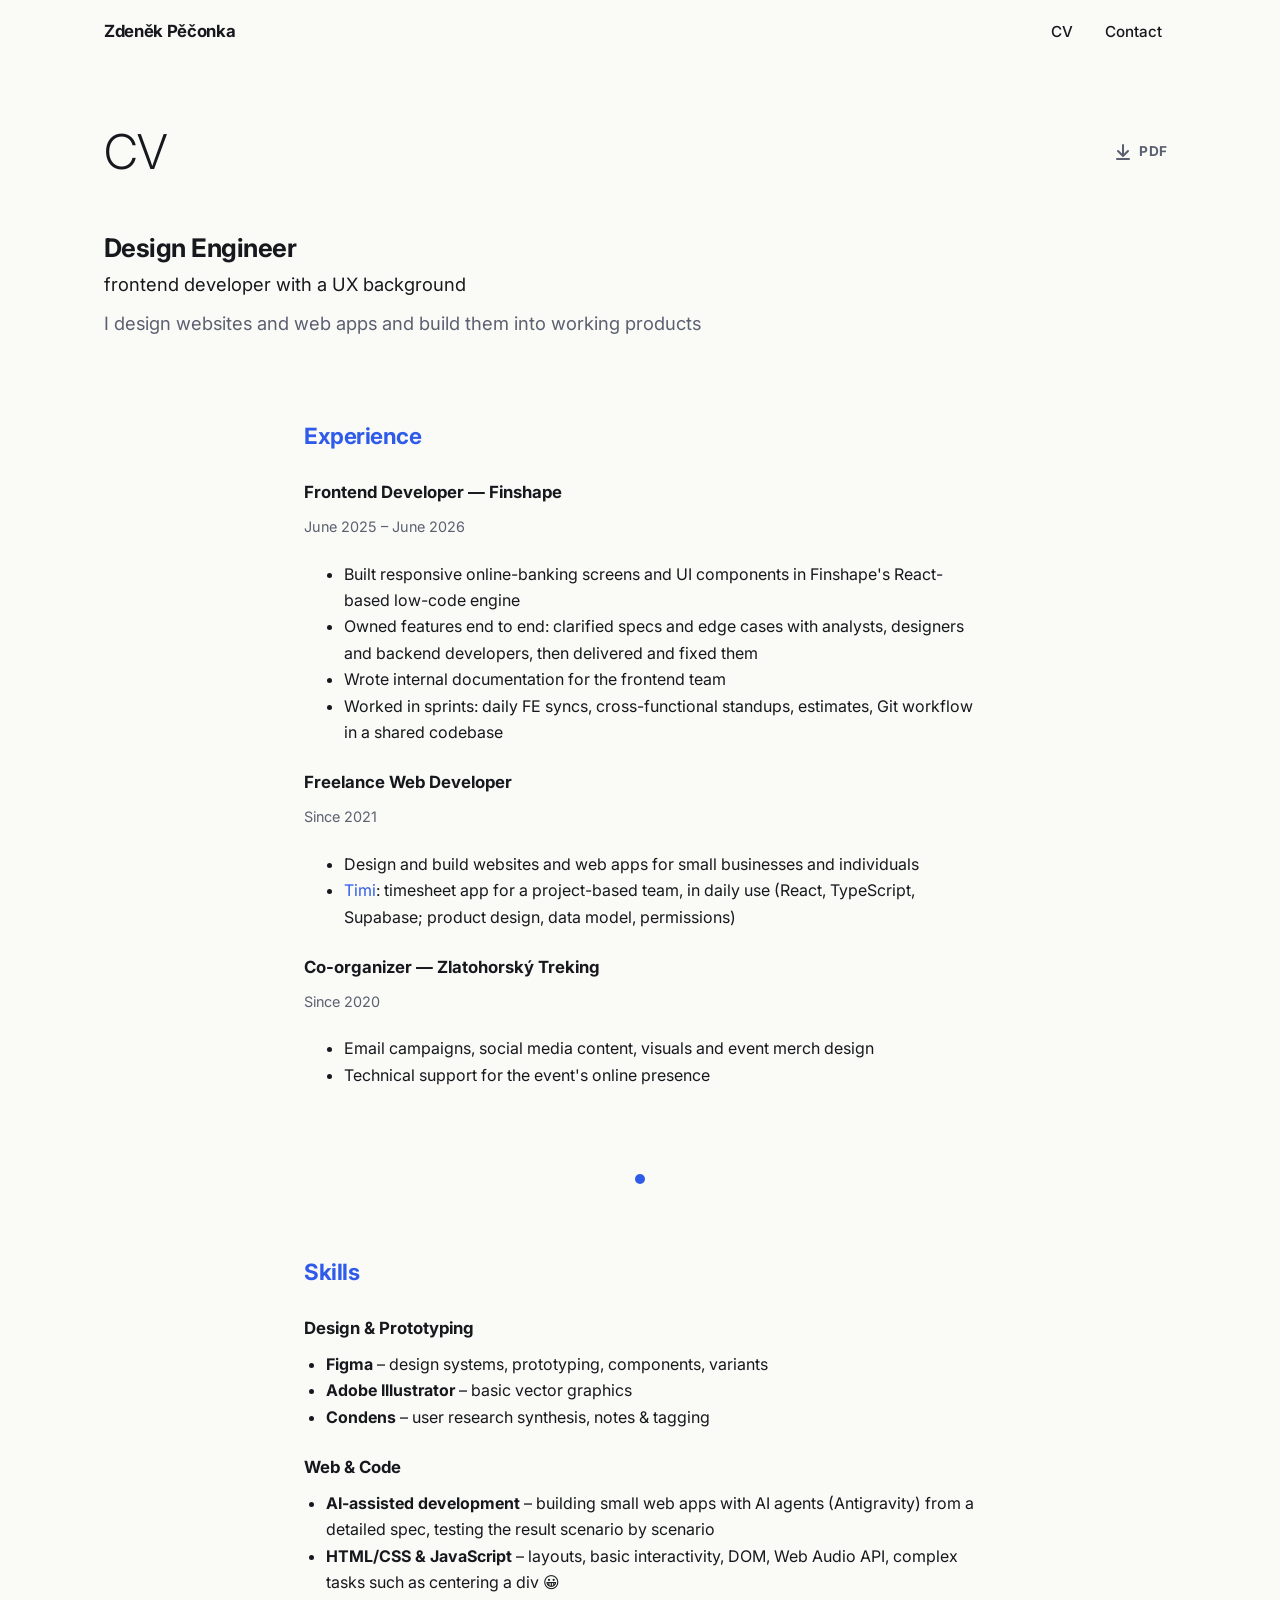
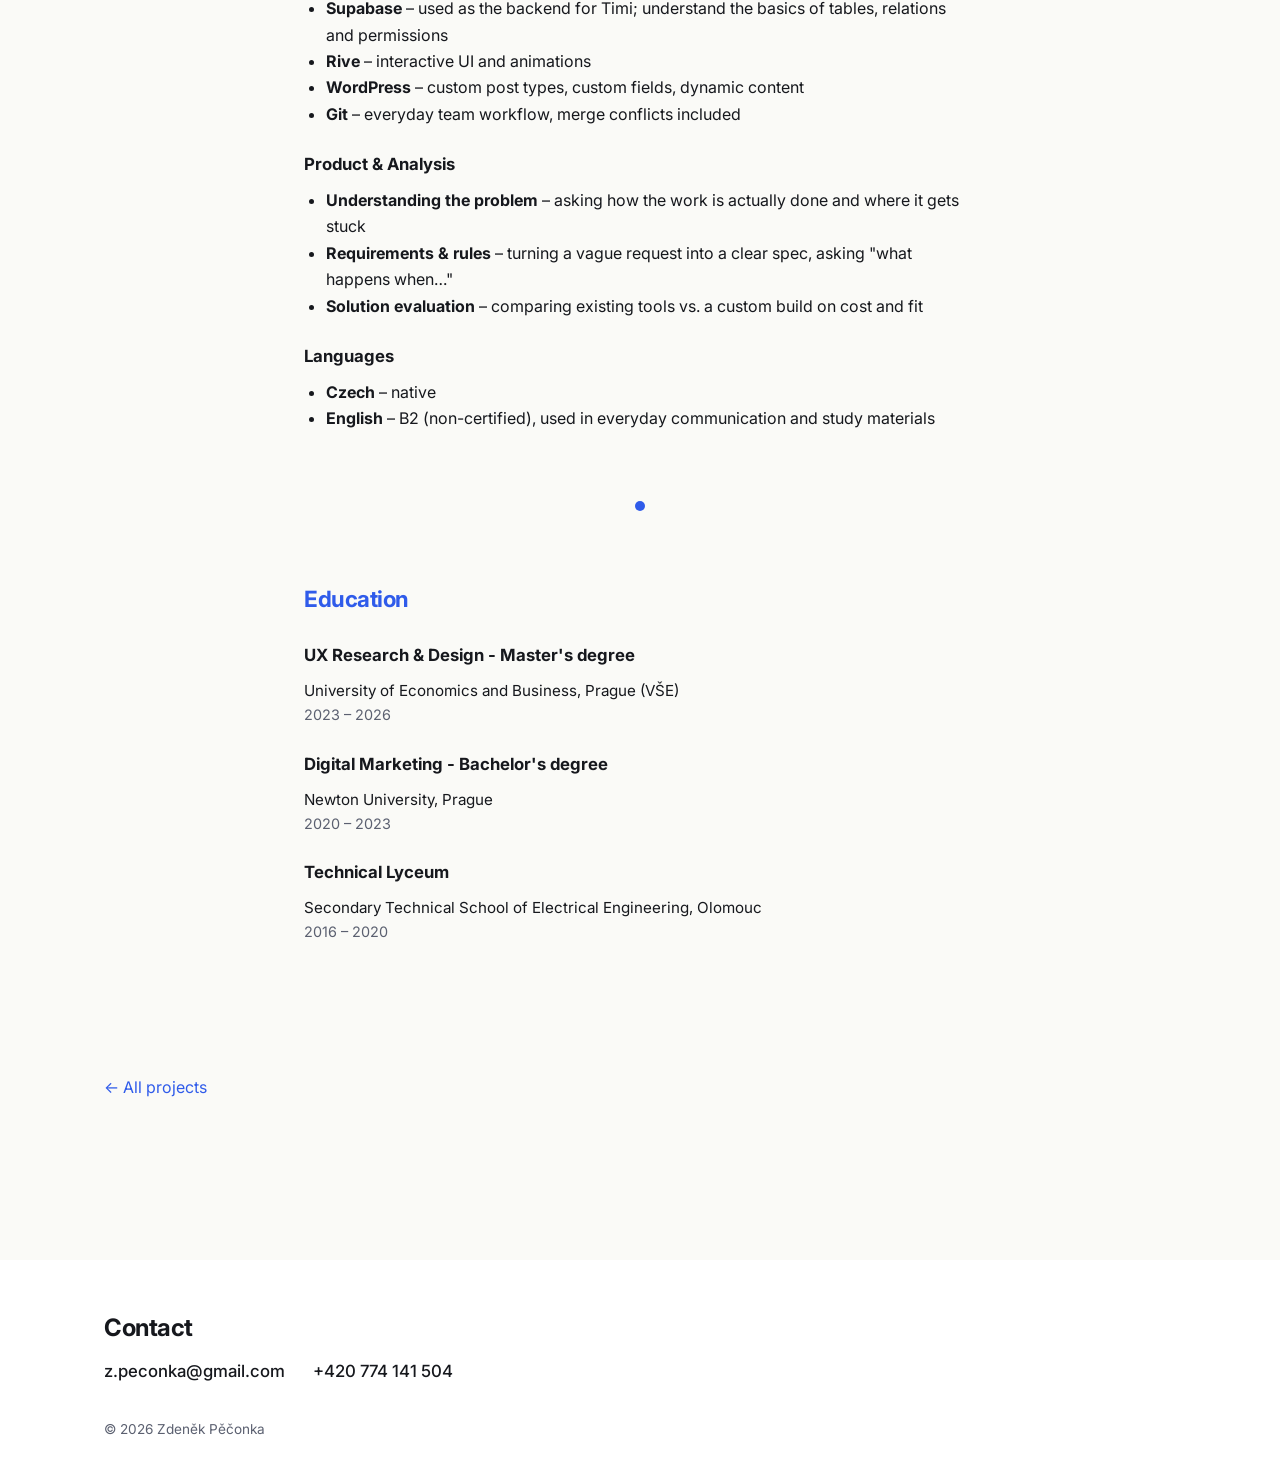
==== commit 87cf6edf: "Enhance CV layout and content with new sections and styling adjustments" ====
--- a/cv.html
+++ b/cv.html
@@ -11,7 +11,7 @@
   <link rel="icon" href="data:image/svg+xml,%3Csvg%20xmlns%3D%22http%3A%2F%2Fwww.w3.org%2F2000%2Fsvg%22%20viewBox%3D%220%200%2064%2064%22%3E%3Crect%20width%3D%2264%22%20height%3D%2264%22%20rx%3D%2214%22%20fill%3D%22%232f5bea%22%2F%3E%3Ctext%20x%3D%2232%22%20y%3D%2244%22%20font-family%3D%22Arial%2C%20Helvetica%2C%20sans-serif%22%20font-size%3D%2230%22%20font-weight%3D%22700%22%20fill%3D%22%23ffffff%22%20text-anchor%3D%22middle%22%3EZP%3C%2Ftext%3E%3C%2Fsvg%3E">
   <link rel="preconnect" href="https://fonts.googleapis.com">
   <link rel="preconnect" href="https://fonts.gstatic.com" crossorigin>
-  <link href="https://fonts.googleapis.com/css2?family=Inter:wght@400;500;600;700;800&display=swap" rel="stylesheet">
+  <link href="https://fonts.googleapis.com/css2?family=Inter:wght@300;400;500;600;700;800&display=swap" rel="stylesheet">
   <link rel="stylesheet" href="assets/css/style.css">
   <script src="assets/js/main.js" defer></script>
 </head>
@@ -44,44 +44,41 @@
             <span aria-hidden="true">PDF</span>
           </a>
         </div>
+        <p class="lead cv-title"><strong>Design Engineer</strong> <br>frontend developer with a UX background</p>
+        <p class="case-tagline">I design websites and web apps and build them into working products </p>
       </div>
 
-      <div class="container cv">
-        <section class="cv-section">
-          <h2>Education</h2>
-          <div class="cv-item">
-            <h3>UX Research &amp; Design - Master's degree</h3>
-            <p class="cv-school">University of Economics and Business, Prague (VŠE)</p>
-            <p class="cv-dates">2023 – 2026</p>
-          </div>
-          <div class="cv-item">
-            <h3>Digital Marketing - Bachelor's degree</h3>
-            <p class="cv-school">Newton University, Prague</p>
-            <p class="cv-dates">2020 – 2023</p>
-          </div>
-          <div class="cv-item">
-            <h3>Technical Lyceum</h3>
-            <p class="cv-school">Secondary Technical School of Electrical Engineering, Olomouc</p>
-            <p class="cv-dates">2016 – 2020</p>
-          </div>
-        </section>
-
-        <div class="divider" aria-hidden="true"></div>
+      <div class="container cv">        
 
         <section class="cv-section">
-          <h2>Work experience</h2>
+          <h2>Experience</h2>
           <div class="cv-item">
-            <h3>Finshape</h3>
-            <p class="cv-degree">Low code FE development</p>
+            <h3>Frontend Developer — Finshape</h3>
             <p class="cv-dates">June 2025 – June 2026</p>
           </div>
-          <p>Finshape is a great company! Towards the end of my studies, I became somewhat overwhelmed with writing my thesis. I ended up extending my studies by another year, which gave me the perfect excuse to do something practical alongside it. I joined Finshape, where I worked on online banking applications using the company's internal low-code tool for frontend development. The low-code team was young, supportive, and genuinely a joy to work with.</p>
-          <p>My typical day was a healthy mix of detective work and UI development:</p>
           <ul>
-            <li><strong>Decoding requirements:</strong> Reading specs in Confluence, digging through Figma files, and pinging analysts, designers, and backend devs with tons of questions to clarify details and edge cases.</li>
-            <li><strong>Component crafting:</strong> Building responsive banking screens and UI components using the internal react based low-code engine.</li>
-            <li><strong>Git battle royale:</strong> Trying to merge my code before everyone else to avoid painful merge conflicts (spoiler: I lost that race more often than I'd like to admit, which at least gave me plenty of practice resolving merge conflicts).</li>
-            <li><strong>Delivery &amp; collaboration:</strong> Our routine included daily frontend syncs to divide tasks and unblock each other, plus twice-weekly cross-functional standups with the broader project team to report status, provide time estimates, and align on dependencies.</li>
+            <li>Built responsive online-banking screens and UI components in Finshape's React-based low-code engine</li>
+            <li>Owned features end to end: clarified specs and edge cases with analysts, designers and backend developers, then delivered and fixed them</li>
+            <li>Wrote internal documentation for the frontend team</li>
+            <li>Worked in sprints: daily FE syncs, cross-functional standups, estimates, Git workflow in a shared codebase</li>
+          </ul>
+
+          <div class="cv-item">
+            <h3>Freelance Web Developer</h3>
+            <p class="cv-dates">Since 2021</p>
+          </div>
+          <ul>
+            <li>Design and build websites and web apps for small businesses and individuals</li>
+            <li><a href="timi.html">Timi</a>: timesheet app for a project-based team, in daily use (React, TypeScript, Supabase; product design, data model, permissions)</li>
+          </ul>
+
+          <div class="cv-item">
+            <h3>Co-organizer — Zlatohorský Treking </h3>
+            <p class="cv-dates">Since 2020</p>
+          </div>
+          <ul>
+            <li>Email campaigns, social media content, visuals and event merch design</li>
+            <li>Technical support for the event's online presence</li>
           </ul>
         </section>
 
@@ -116,6 +113,27 @@
             <li><strong>English</strong> – B2 (non-certified), used in everyday communication and study materials</li>
           </ul>
         </section>
+
+        <div class="divider" aria-hidden="true"></div>
+
+        <section class="cv-section">
+          <h2>Education</h2>
+          <div class="cv-item">
+            <h3>UX Research &amp; Design - Master's degree</h3>
+            <p class="cv-school">University of Economics and Business, Prague (VŠE)</p>
+            <p class="cv-dates">2023 – 2026</p>
+          </div>
+          <div class="cv-item">
+            <h3>Digital Marketing - Bachelor's degree</h3>
+            <p class="cv-school">Newton University, Prague</p>
+            <p class="cv-dates">2020 – 2023</p>
+          </div>
+          <div class="cv-item">
+            <h3>Technical Lyceum</h3>
+            <p class="cv-school">Secondary Technical School of Electrical Engineering, Olomouc</p>
+            <p class="cv-dates">2016 – 2020</p>
+          </div>
+        </section>
       </div>
 
       <div class="container">
--- a/assets/css/style.css
+++ b/assets/css/style.css
@@ -1243,6 +1243,16 @@
 
 .cv-head h1 {
   margin: 0;
+  font-weight: 300;
+}
+
+.cv-title {
+  margin: 36px 0 8px;
+}
+
+.cv-title strong {
+  font-size: 1.6rem;
+  letter-spacing: -0.02em;
 }
 
 .cv-download {
@@ -1267,7 +1277,7 @@
 
 .cv {
   max-width: var(--read);
-  padding-block: 8px 80px;
+  padding-block: 40px 80px;
 }
 
 .cv-section {
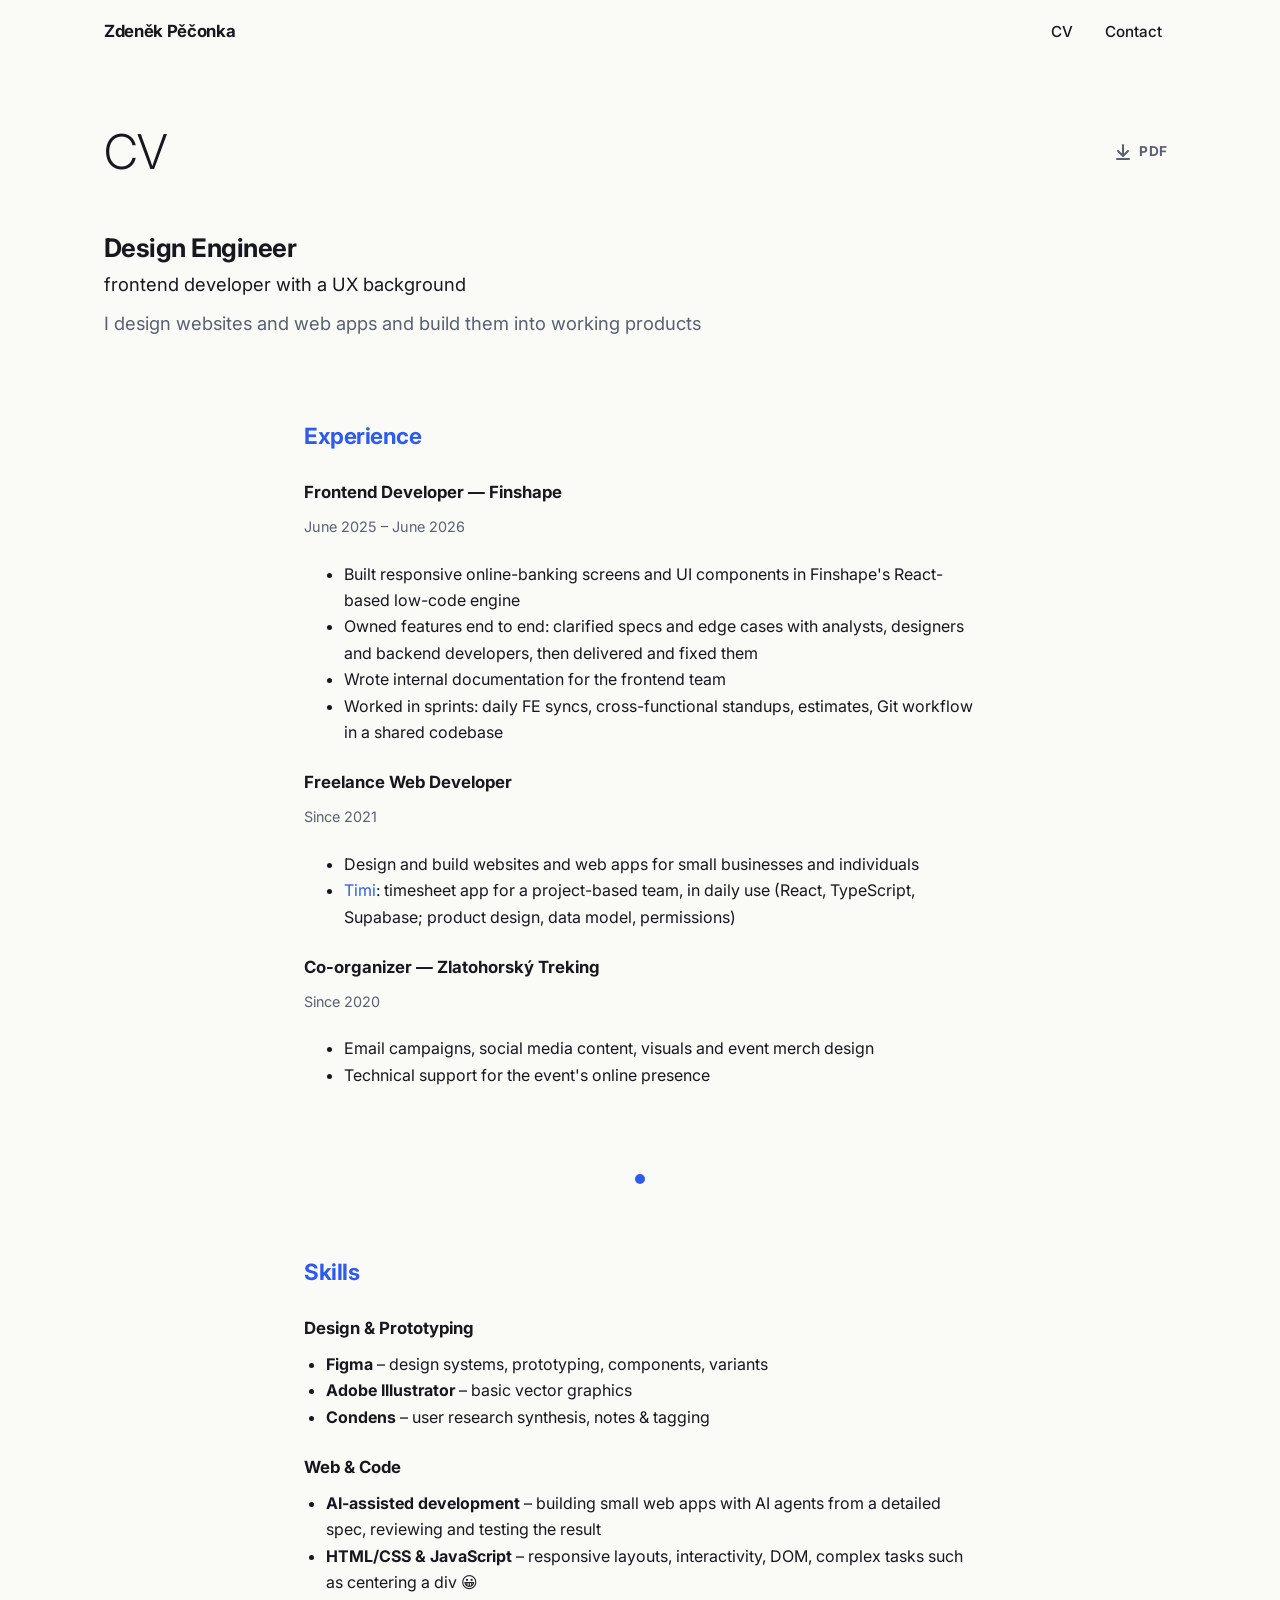
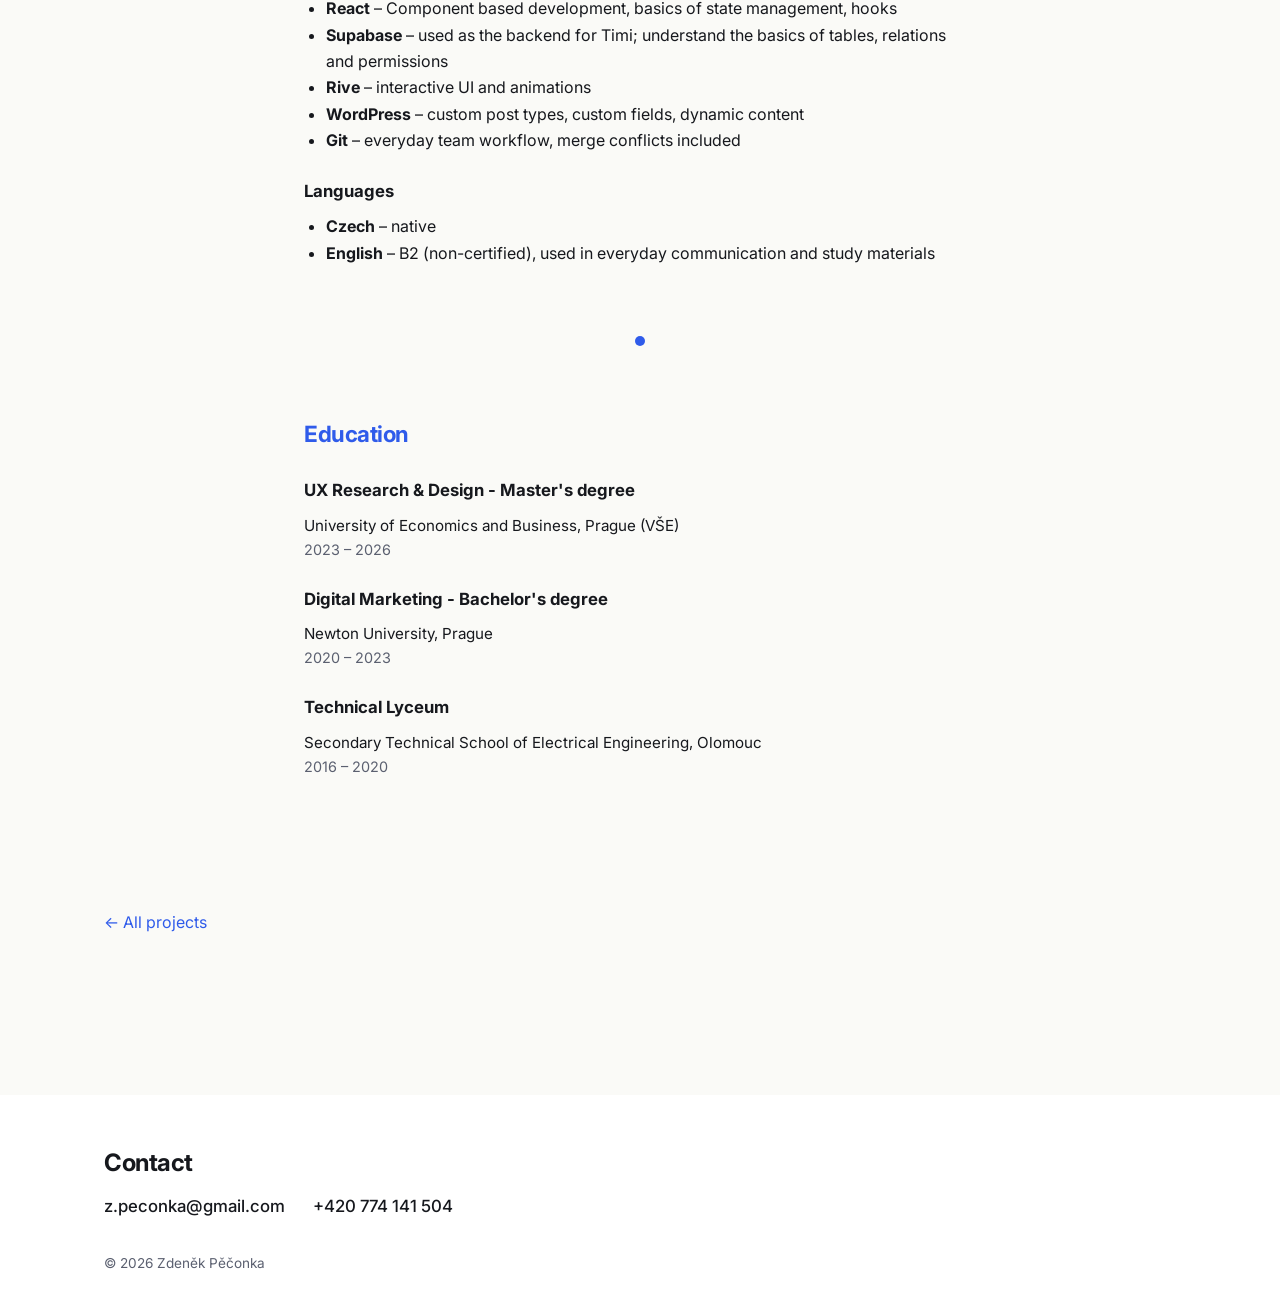
==== commit 5f8afc79: "Text changes in cv" ====
--- a/cv.html
+++ b/cv.html
@@ -94,18 +94,13 @@
           </ul>
           <h3>Web &amp; Code</h3>
           <ul class="skill-list">
-            <li><strong>AI-assisted development</strong> – building small web apps with AI agents (Antigravity) from a detailed spec, testing the result scenario by scenario</li>
-            <li><strong>HTML/CSS &amp; JavaScript</strong> – layouts, basic interactivity, DOM, Web Audio API, complex tasks such as centering a div 😀</li>
+            <li><strong>AI-assisted development</strong> – building small web apps with AI agents from a detailed spec, reviewing and testing the result</li>
+            <li><strong>HTML/CSS &amp; JavaScript</strong> – responsive layouts, interactivity, DOM, complex tasks such as centering a div 😀</li>
+            <li><strong>React</strong> – Component based development, basics of state management, hooks</li>
             <li><strong>Supabase</strong> – used as the backend for Timi; understand the basics of tables, relations and permissions</li>
             <li><strong>Rive</strong> – interactive UI and animations</li>
             <li><strong>WordPress</strong> – custom post types, custom fields, dynamic content</li>
             <li><strong>Git</strong> – everyday team workflow, merge conflicts included</li>
-          </ul>
-          <h3>Product &amp; Analysis</h3>
-          <ul class="skill-list">
-            <li><strong>Understanding the problem</strong> – asking how the work is actually done and where it gets stuck</li>
-            <li><strong>Requirements &amp; rules</strong> – turning a vague request into a clear spec, asking "what happens when…"</li>
-            <li><strong>Solution evaluation</strong> – comparing existing tools vs. a custom build on cost and fit</li>
           </ul>
           <h3>Languages</h3>
           <ul class="skill-list">
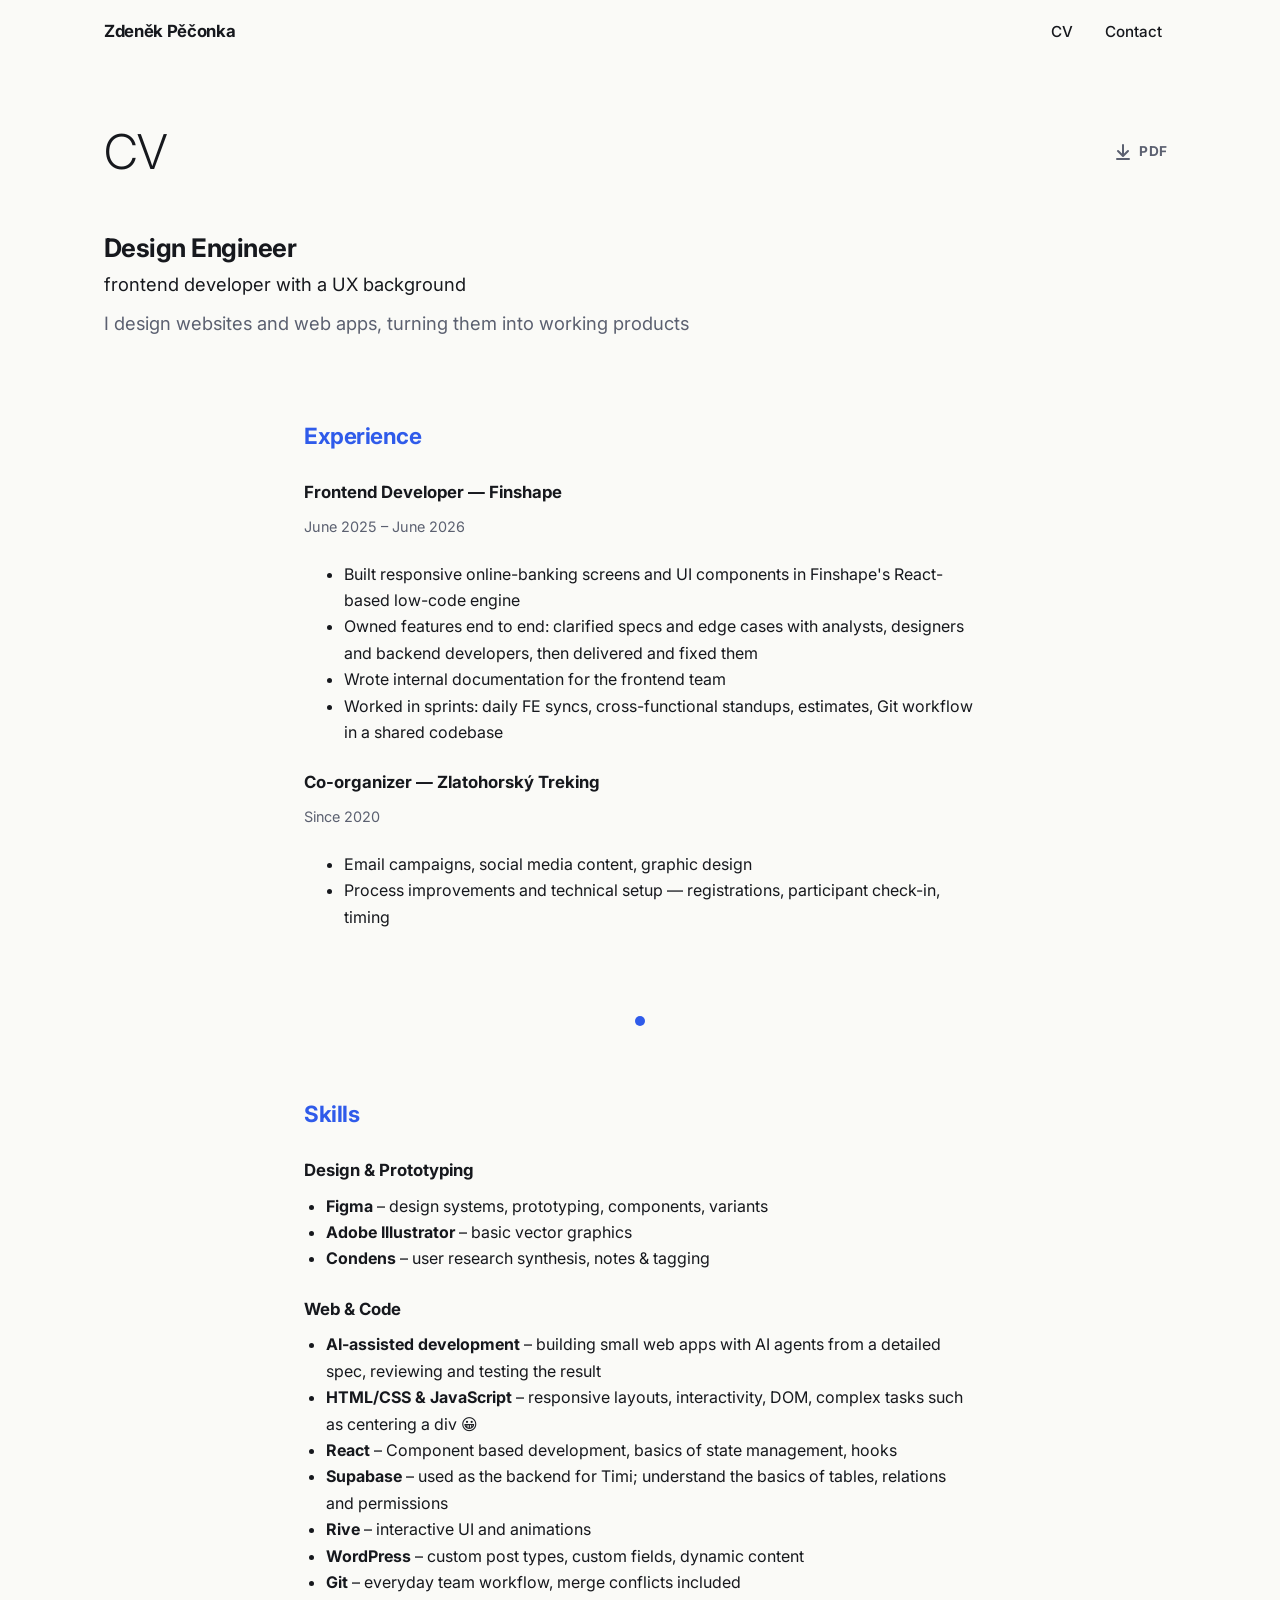
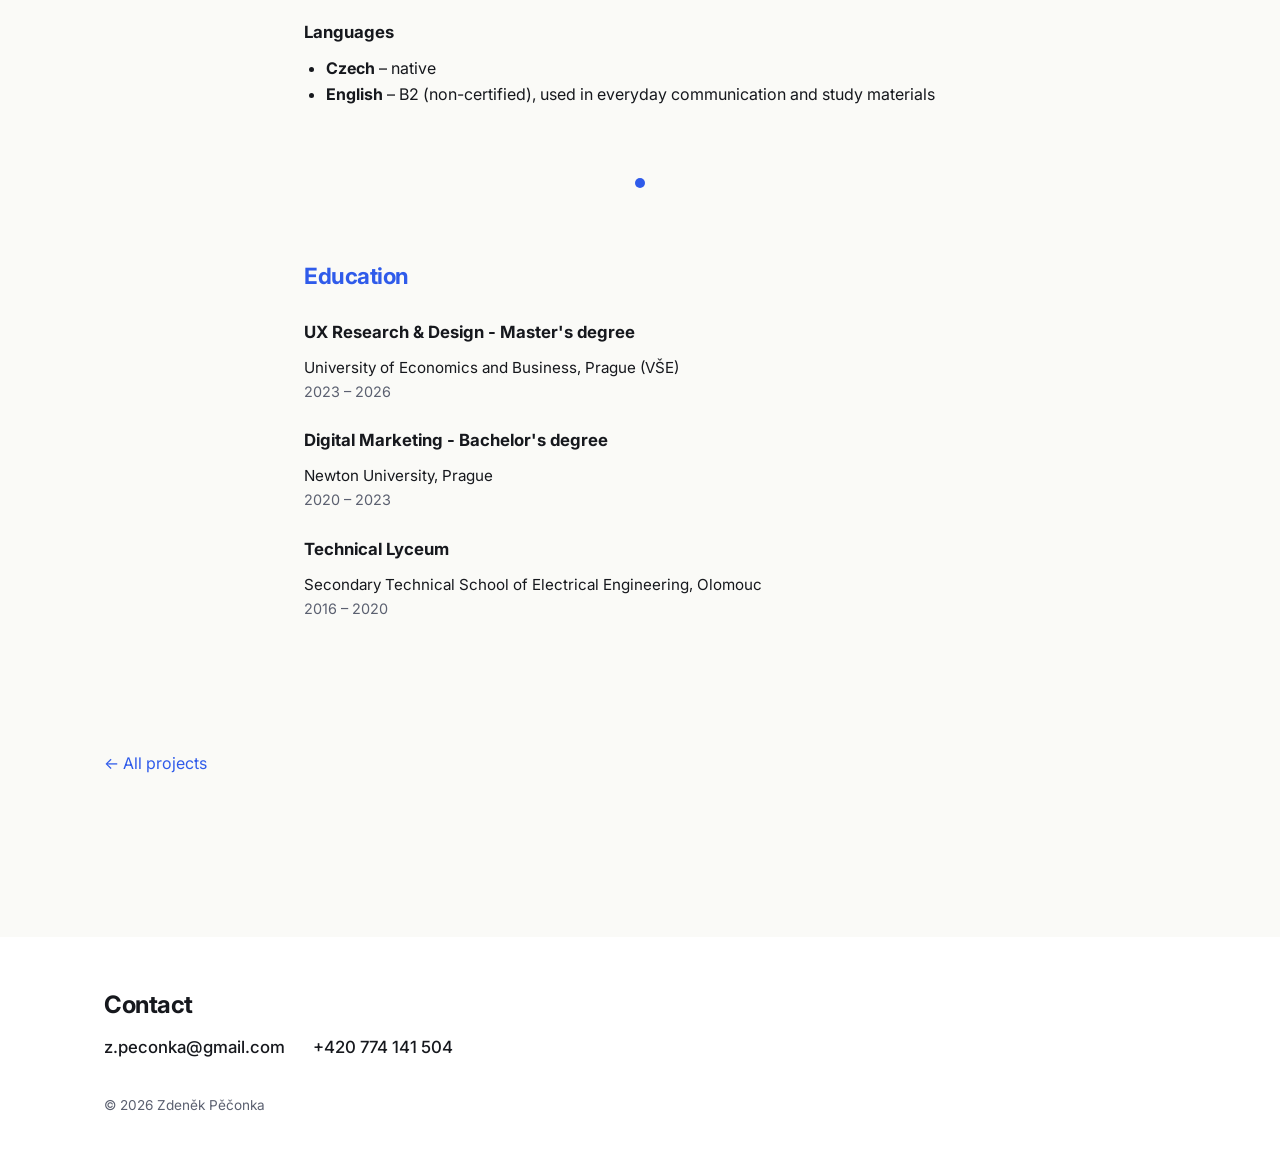
==== commit e682ed53: "Update CV content and improve portfolio descriptions for clarity and consistency" ====
--- a/cv.html
+++ b/cv.html
@@ -45,7 +45,7 @@
           </a>
         </div>
         <p class="lead cv-title"><strong>Design Engineer</strong> <br>frontend developer with a UX background</p>
-        <p class="case-tagline">I design websites and web apps and build them into working products </p>
+        <p class="case-tagline">I design websites and web apps, turning them into working products </p>
       </div>
 
       <div class="container cv">        
@@ -64,21 +64,13 @@
           </ul>
 
           <div class="cv-item">
-            <h3>Freelance Web Developer</h3>
-            <p class="cv-dates">Since 2021</p>
-          </div>
-          <ul>
-            <li>Design and build websites and web apps for small businesses and individuals</li>
-            <li><a href="timi.html">Timi</a>: timesheet app for a project-based team, in daily use (React, TypeScript, Supabase; product design, data model, permissions)</li>
-          </ul>
-
-          <div class="cv-item">
             <h3>Co-organizer — Zlatohorský Treking </h3>
             <p class="cv-dates">Since 2020</p>
           </div>
           <ul>
-            <li>Email campaigns, social media content, visuals and event merch design</li>
-            <li>Technical support for the event's online presence</li>
+            <li>Email campaigns, social media content, graphic design
+</li>
+            <li>Process improvements and technical setup — registrations, participant check-in, timing</li>
           </ul>
         </section>
 
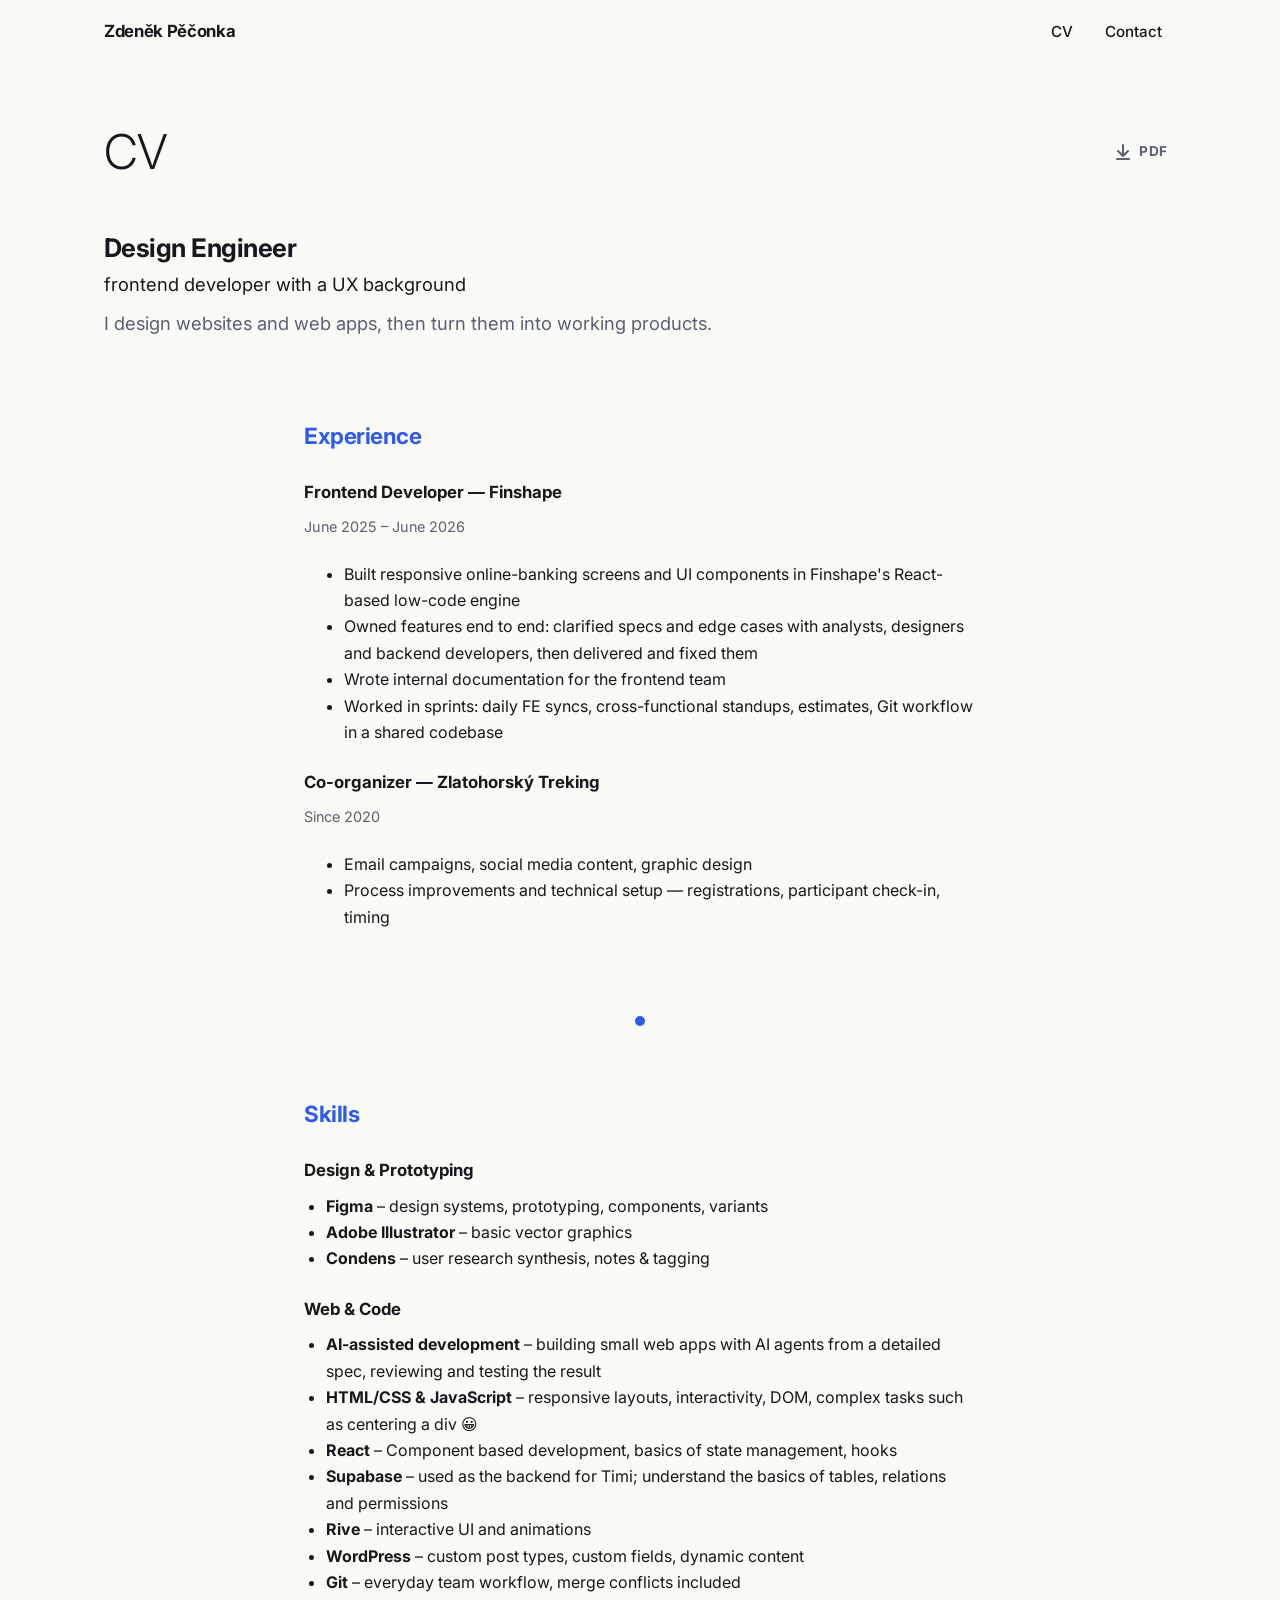
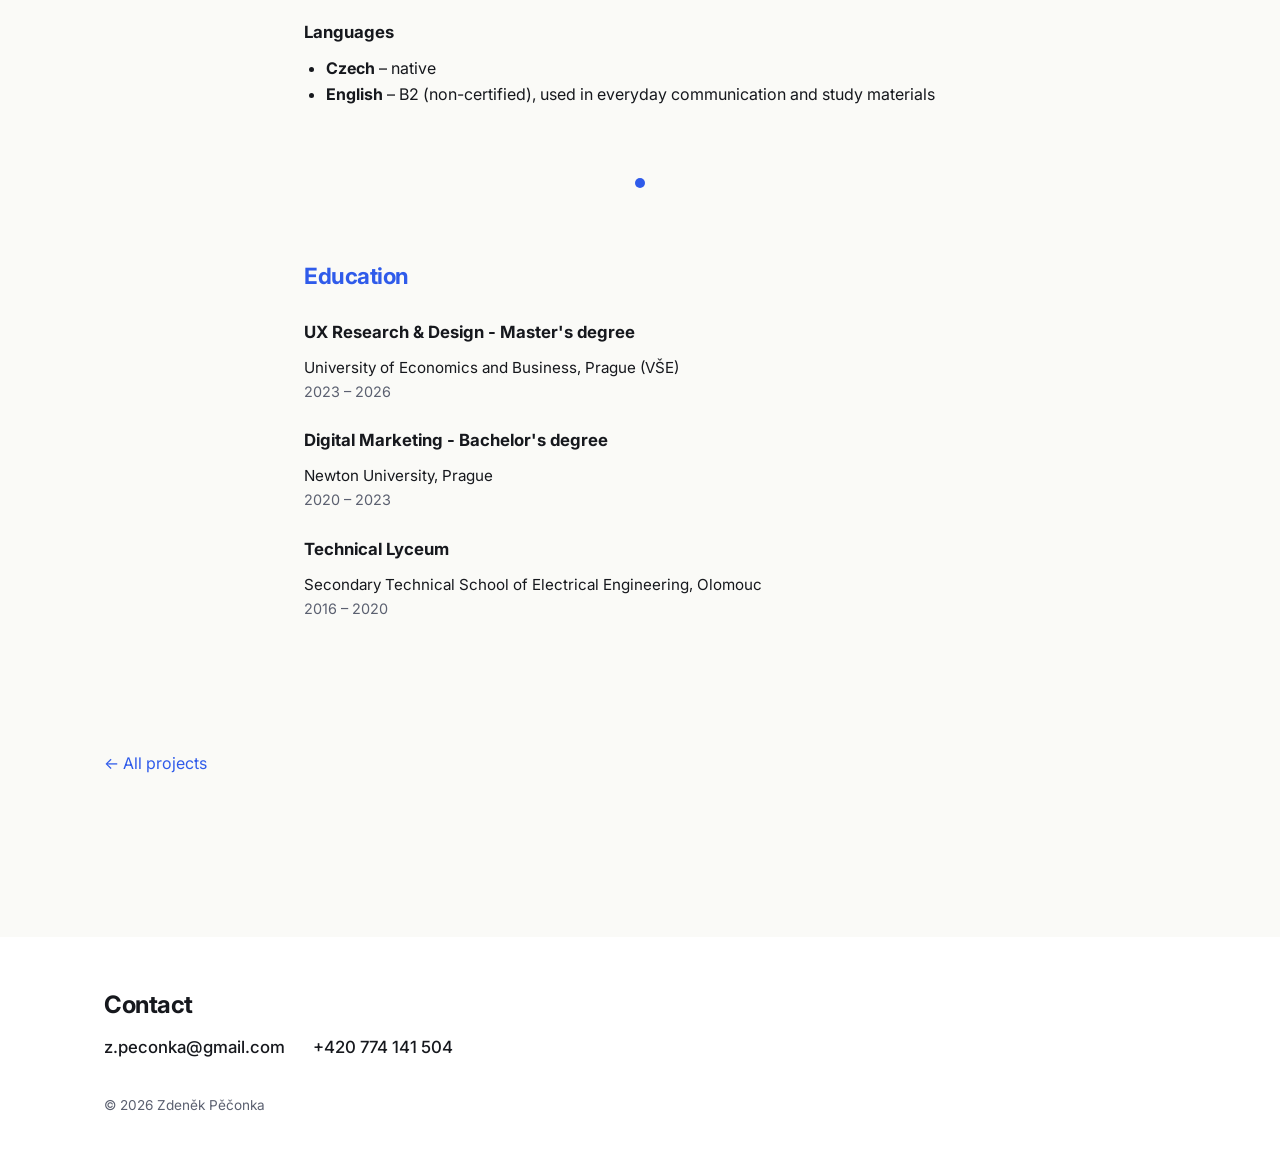
==== commit 4925ee66: "Minor text changes" ====
--- a/cv.html
+++ b/cv.html
@@ -45,7 +45,7 @@
           </a>
         </div>
         <p class="lead cv-title"><strong>Design Engineer</strong> <br>frontend developer with a UX background</p>
-        <p class="case-tagline">I design websites and web apps, turning them into working products </p>
+        <p class="case-tagline">I design websites and web apps, then turn them into working products. </p>
       </div>
 
       <div class="container cv">        
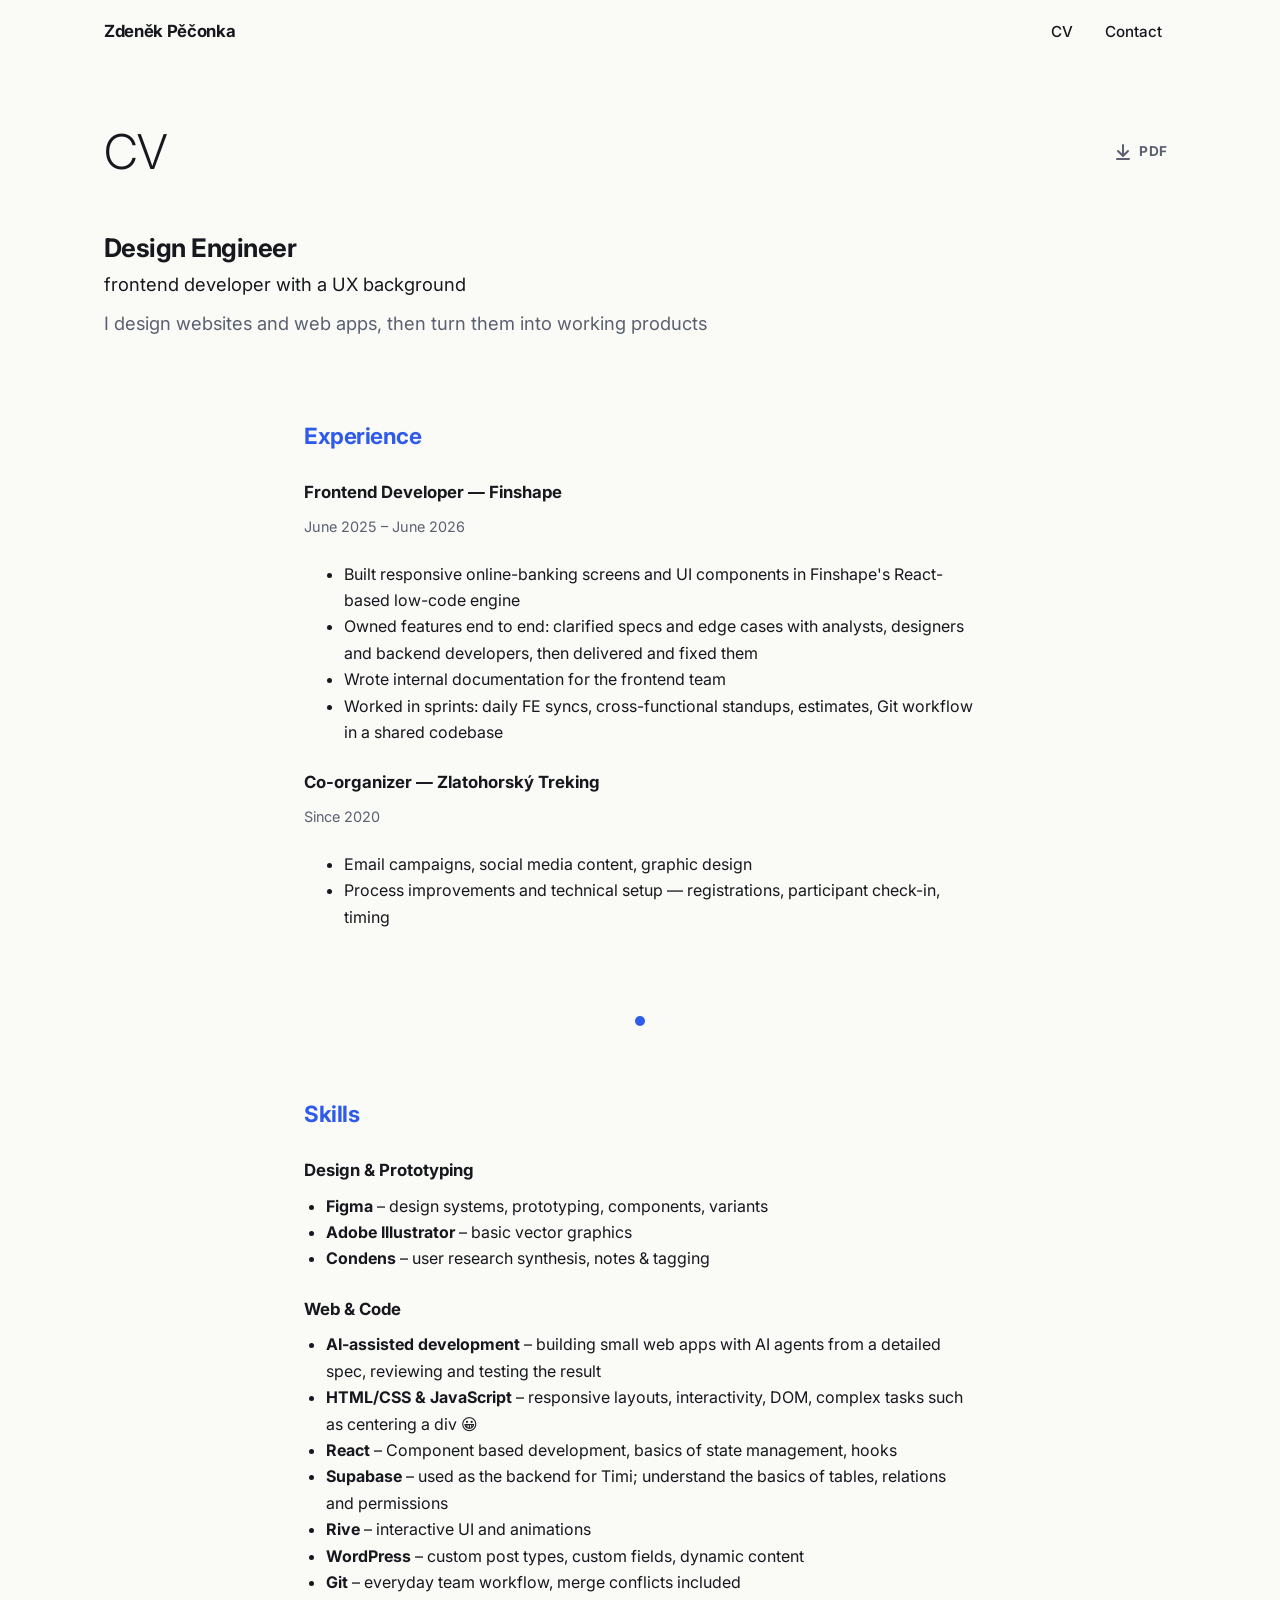
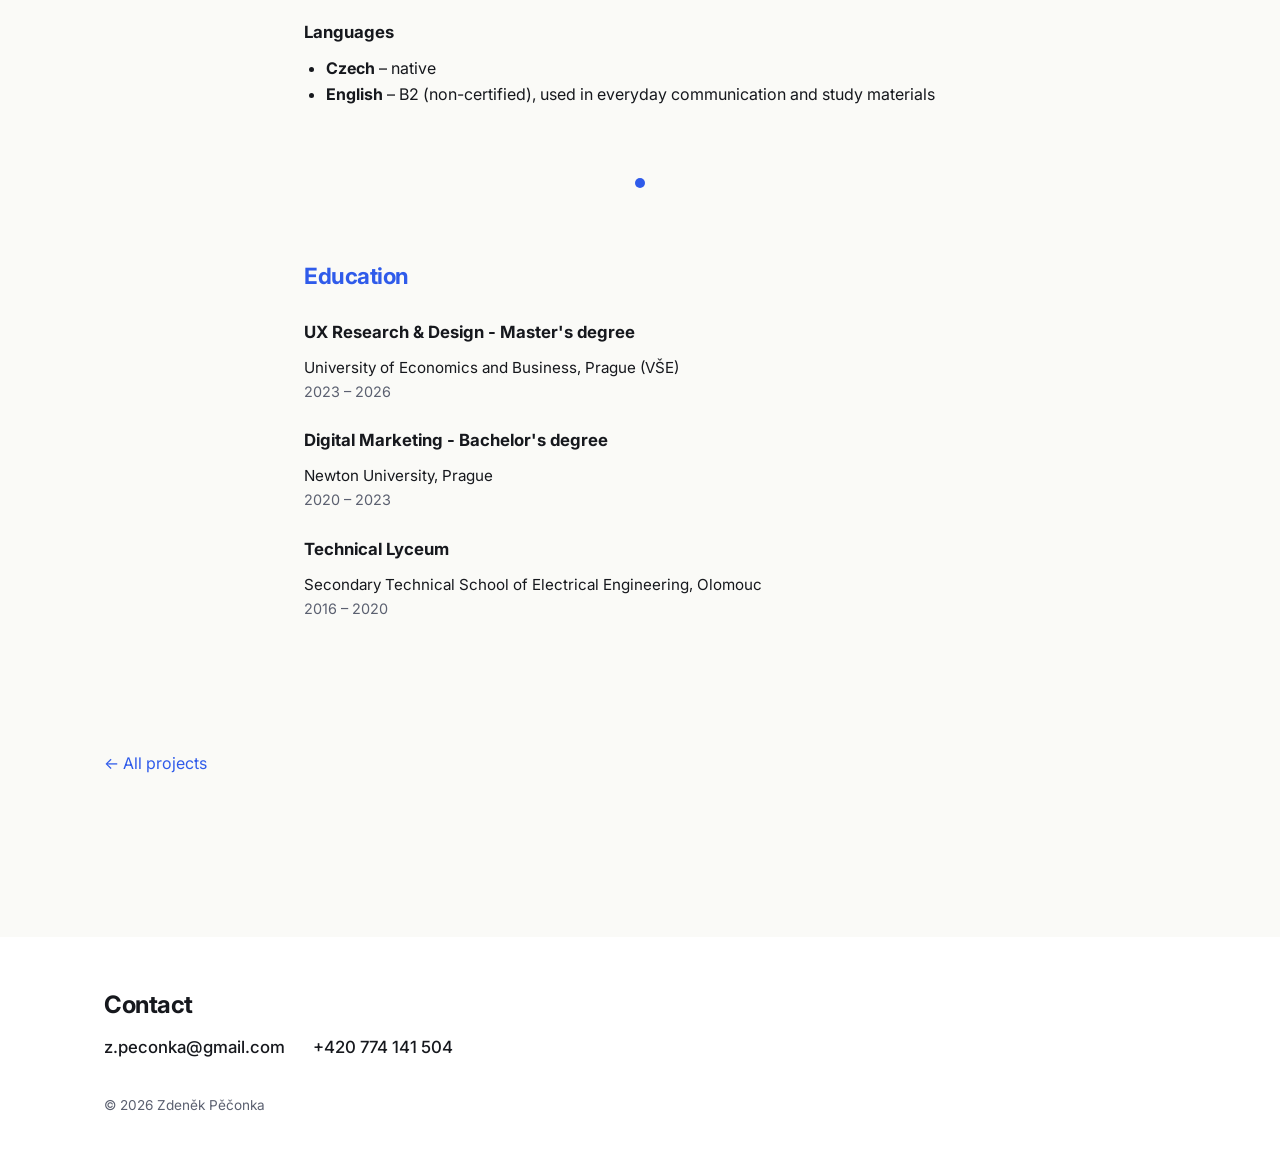
==== commit 2281b1cc: "Remove dot" ====
--- a/cv.html
+++ b/cv.html
@@ -45,7 +45,7 @@
           </a>
         </div>
         <p class="lead cv-title"><strong>Design Engineer</strong> <br>frontend developer with a UX background</p>
-        <p class="case-tagline">I design websites and web apps, then turn them into working products. </p>
+        <p class="case-tagline">I design websites and web apps, then turn them into working products </p>
       </div>
 
       <div class="container cv">        
